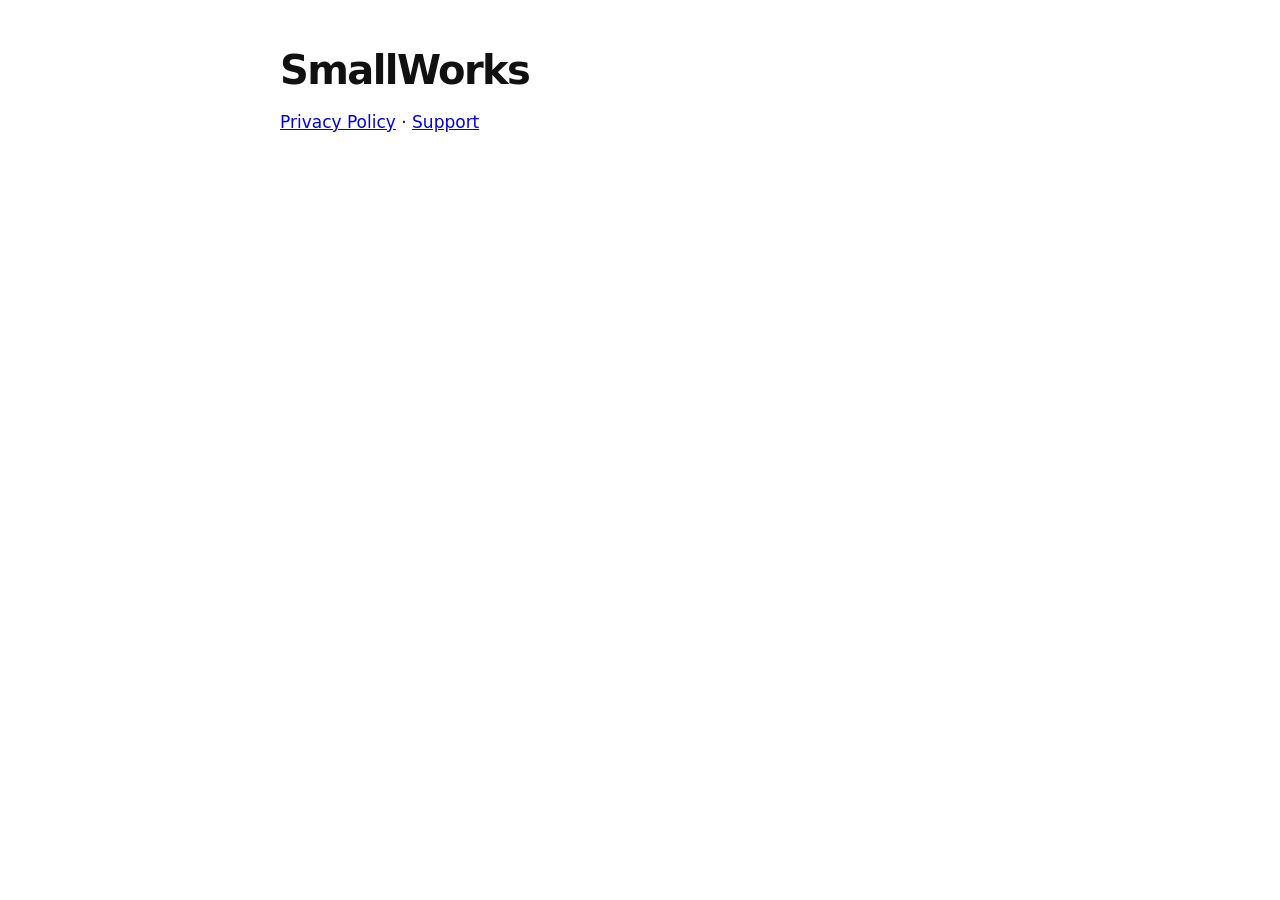
==== index.html @ 0c67b877 "Add SmallWorks privacy and support pages" ====
<!DOCTYPE html><html lang="en"><head><meta charset="utf-8"><meta name="viewport" content="width=device-width,initial-scale=1"><title>SmallWorks</title><link rel="stylesheet" href="style.css"></head><body>
<h1>SmallWorks</h1>
<p><a href="privacy.html">Privacy Policy</a> · <a href="support.html">Support</a></p>
</body></html>
---- style.css ----
:root{color-scheme:light dark}body{font:17px/1.6 -apple-system,"SF Pro Text",system-ui,sans-serif;max-width:720px;margin:0 auto;padding:48px 22px 96px;color:#111;background:#fff}
@media(prefers-color-scheme:dark){body{color:#eee;background:#0b0b0f}a{color:#7DBBFF}}
h1{font-size:40px;letter-spacing:-.04em;line-height:1.1;margin:0 0 8px}h2{font-size:22px;letter-spacing:-.02em;margin:40px 0 8px}small{color:#8a8a93}
li{margin:6px 0}code{background:rgba(127,127,127,.18);padding:1px 6px;border-radius:6px}
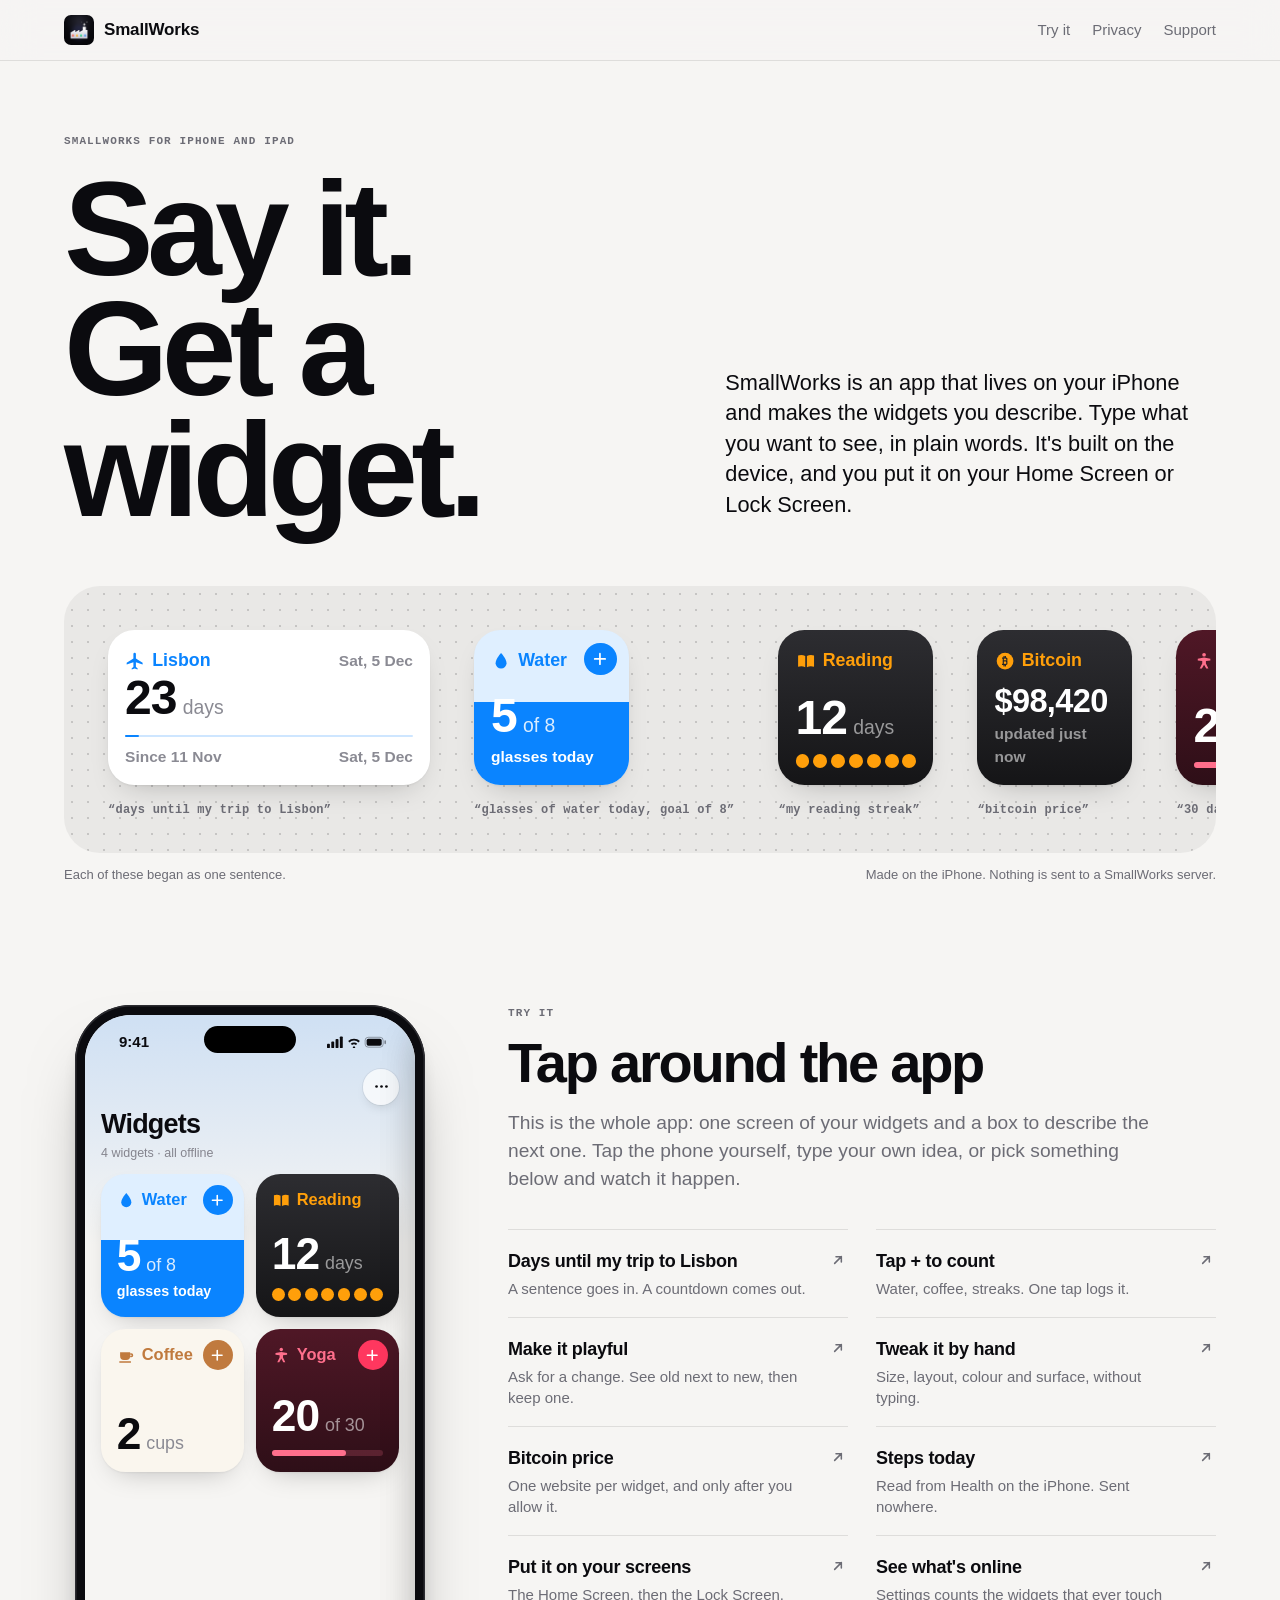
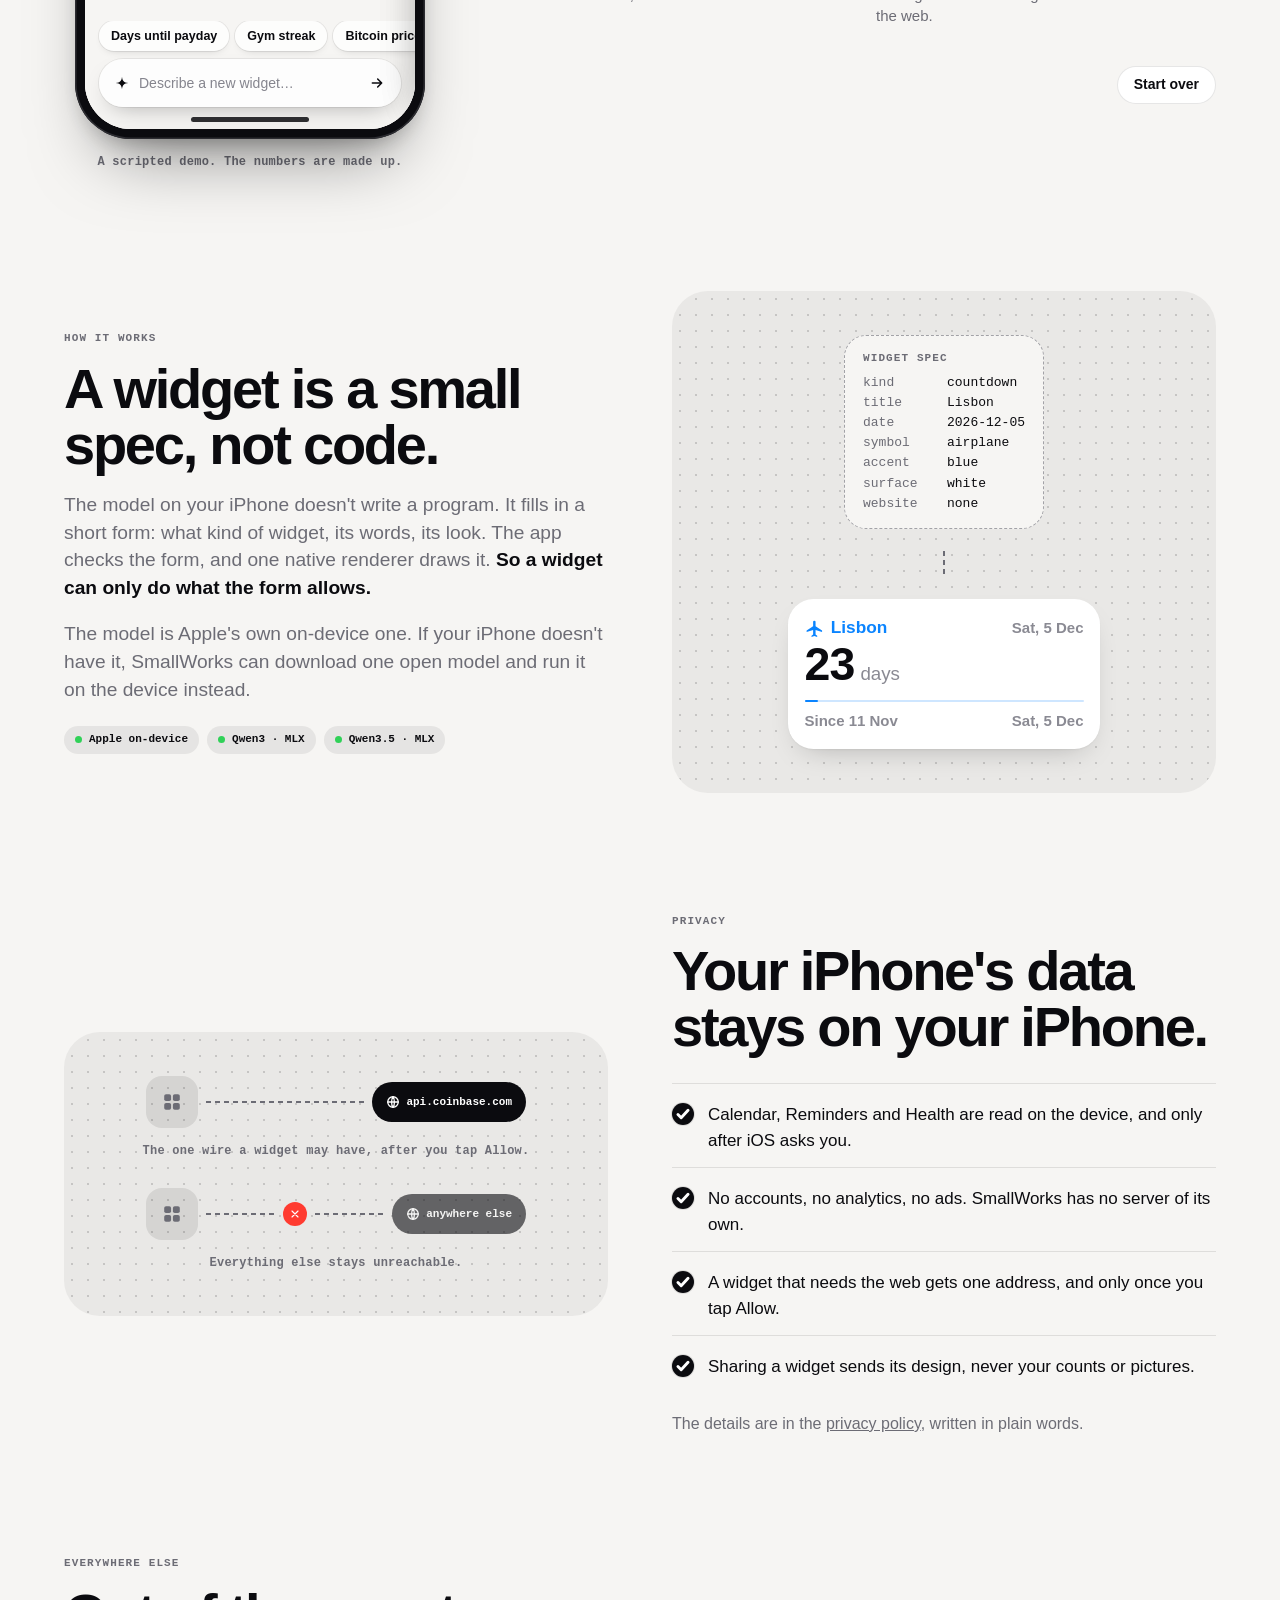
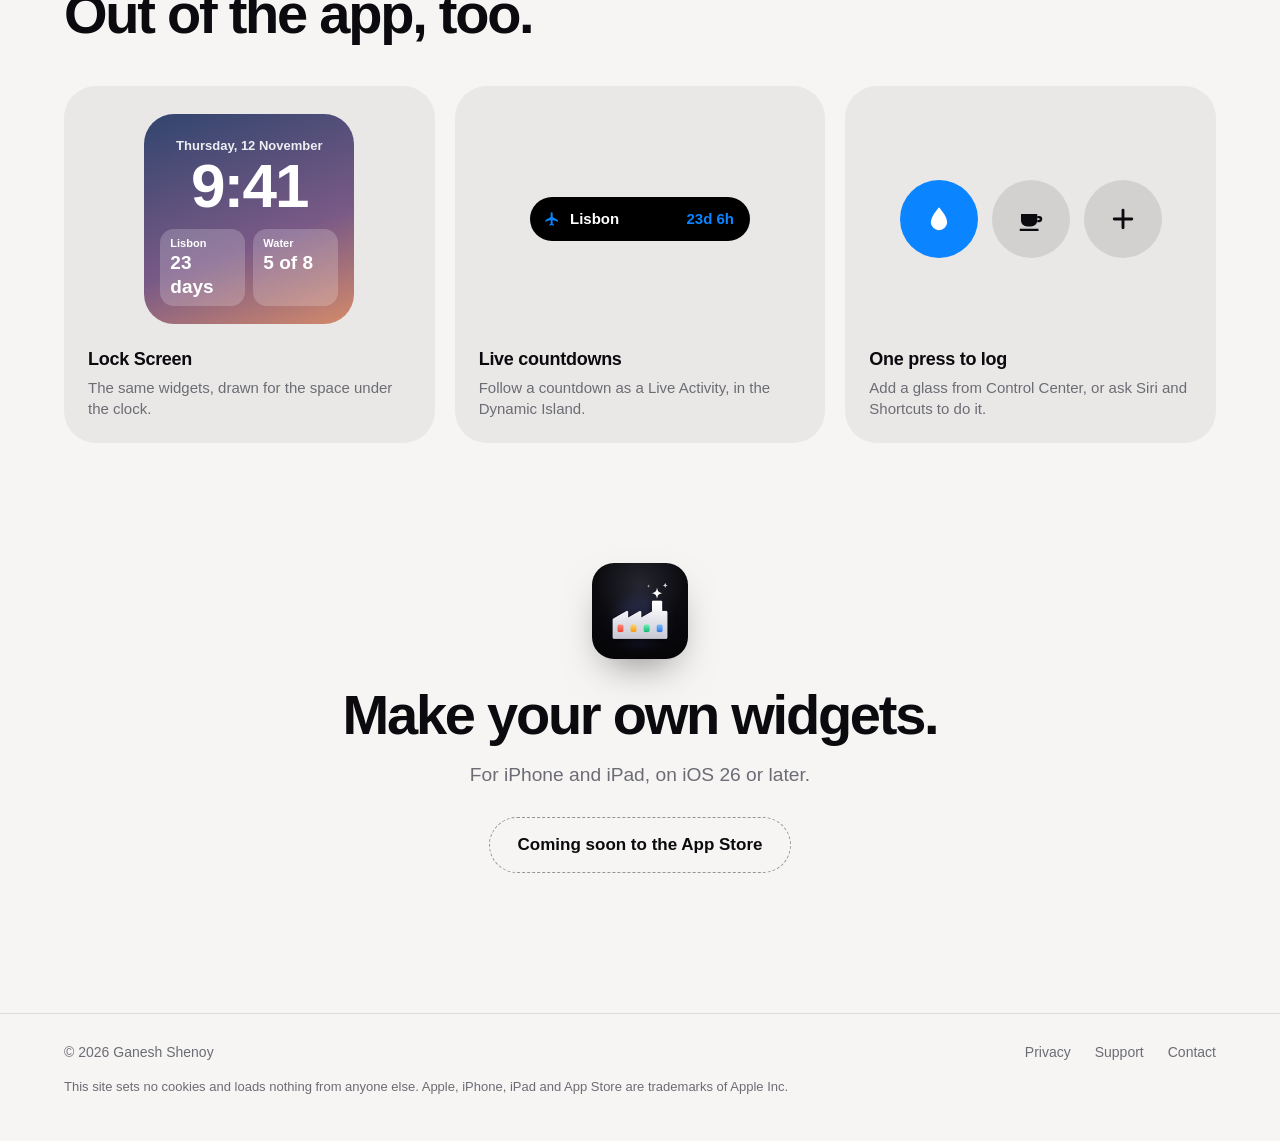
==== commit 2c72cb46: "Add SmallWorks home page with interactive demo Replace the bare privacy and support pages with a ful" ====
--- a/index.html
+++ b/index.html
@@ -1,4 +1,268 @@
-<!DOCTYPE html><html lang="en"><head><meta charset="utf-8"><meta name="viewport" content="width=device-width,initial-scale=1"><title>SmallWorks</title><link rel="stylesheet" href="style.css"></head><body>
-<h1>SmallWorks</h1>
-<p><a href="privacy.html">Privacy Policy</a> · <a href="support.html">Support</a></p>
-</body></html>
+<!DOCTYPE html>
+<html lang="en">
+<head>
+<meta charset="utf-8">
+<meta name="viewport" content="width=device-width, initial-scale=1">
+<title>SmallWorks: say it, get a widget</title>
+<meta name="description" content="SmallWorks is an iPhone app that makes the widgets you describe. Type what you want in plain words. It's built on your iPhone and goes on your Home Screen or Lock Screen.">
+<meta property="og:title" content="SmallWorks: say it, get a widget">
+<meta property="og:description" content="Describe a widget in plain words. SmallWorks builds it on your iPhone.">
+<meta property="og:image" content="assets/og.jpg">
+<meta name="twitter:card" content="summary_large_image">
+<meta name="theme-color" content="#f6f5f3" media="(prefers-color-scheme: light)">
+<meta name="theme-color" content="#050506" media="(prefers-color-scheme: dark)">
+<link rel="icon" href="assets/icon-64.png">
+<link rel="apple-touch-icon" href="assets/icon-180.png">
+<link rel="stylesheet" href="styles.css">
+</head>
+<body>
+
+<header class="nav">
+  <div class="wrap">
+    <a class="brand" href="./"><img src="assets/icon-64.png" alt="" width="30" height="30">SmallWorks</a>
+    <nav aria-label="Site">
+      <a href="#try">Try it</a>
+      <a href="privacy.html">Privacy</a>
+      <a href="support.html">Support</a>
+    </nav>
+  </div>
+</header>
+
+<main>
+  <div class="hero wrap">
+    <div class="label">SmallWorks for iPhone and iPad</div>
+    <div class="hero-grid">
+      <h1>Say it.<br>Get a widget.</h1>
+      <p class="lede">SmallWorks is an app that lives on your iPhone and makes the widgets you describe. Type what you want to see, in plain words. It's built on the device, and you put it on your Home Screen or Lock Screen.</p>
+    </div>
+    <div class="belt" id="belt" aria-label="Example widgets, each shown with the sentence that made it">
+      <div class="belt-track" id="belt-track"></div>
+    </div>
+    <div class="belt-notes">
+      <span>Each of these began as one sentence.</span>
+      <span>Made on the iPhone. Nothing is sent to a SmallWorks server.</span>
+    </div>
+  </div>
+
+  <section class="wrap" id="try">
+    <div class="try">
+      <div class="try-phone">
+        <div class="phone" id="phone">
+          <div class="screen" id="screen">
+            <div class="island-hw"></div>
+            <div class="status" aria-hidden="true">
+              <span>9:41</span>
+              <svg viewBox="0 0 70 14" fill="currentColor"><rect x="0" y="9" width="3.4" height="5" rx="1"/><rect x="5" y="6.5" width="3.4" height="7.500" rx="1"/><rect x="10" y="3.500" width="3.400" height="10.500" rx="1"/><rect x="15" y="0.500" width="3.400" height="13.500" rx="1"/><path d="M31.500 3.200c2.600 0 5 1 6.800 2.700l-1.500 1.600a7.700 7.700 0 0 0-10.600 0l-1.500-1.600a9.900 9.900 0 0 1 6.800-2.700zm0 4.300c1.500 0 2.800.6 3.800 1.500l-1.500 1.600a3.400 3.400 0 0 0-4.600 0L27.700 9a5.600 5.600 0 0 1 3.800-1.500zm0 4.200 1.600 1.800-1.600 1.700-1.600-1.700z"/><rect x="44.500" y="1.500" width="21" height="11.500" rx="3.500" fill="none" stroke="currentColor" opacity=".4"/><rect x="46.200" y="3.200" width="17.600" height="8.100" rx="2"/><rect x="67" y="5" width="1.800" height="4.500" rx=".9" opacity=".45"/></svg>
+            </div>
+
+            <!-- Widgets (the app's one screen) -->
+            <div class="scr on" id="s-home">
+              <div class="scroll" id="home-scroll">
+                <div class="home-top"><button class="round-btn" data-act="settings" aria-label="Settings"><svg data-i="dots"></svg></button></div>
+                <h3 class="ph-title">Widgets</h3>
+                <p class="ph-sub" id="home-count"></p>
+                <div class="grid" id="grid"></div>
+              </div>
+              <div class="bottom">
+                <div class="chips" id="home-chips"></div>
+                <button class="composer" data-act="make" aria-label="Describe a new widget">
+                  <svg data-i="sparkle"></svg><span id="home-hint">Describe a new widget…</span><i><svg data-i="right"></svg></i>
+                </button>
+              </div>
+            </div>
+
+            <!-- Widget detail -->
+            <div class="scr push" id="s-detail">
+              <div class="navbar">
+                <button class="round-btn" data-act="back" aria-label="Back"><svg data-i="back"></svg></button>
+                <span id="d-title"></span>
+                <span class="round-btn" aria-hidden="true"><svg data-i="dots"></svg></span>
+              </div>
+              <div class="detail-scroll" id="d-scroll">
+                <div class="stage" id="d-stage"></div>
+                <div class="seg" id="d-size" role="group" aria-label="Size">
+                  <button data-size="small">Small</button><button data-size="medium">Medium</button><button data-size="large">Large</button>
+                </div>
+                <p class="ph-label">Layout</p>
+                <div class="layouts" id="d-layouts"></div>
+                <p class="ph-label">Colour</p>
+                <div class="swatches" id="d-swatches"></div>
+                <div class="rows">
+                  <button data-act="look"><i><svg data-i="brush"></svg></i>Look<em id="d-look"></em><svg class="chev" data-i="chev"></svg></button>
+                  <button data-act="screens"><i><svg data-i="grid"></svg></i>On your screens<em>Show me</em><svg class="chev" data-i="chev"></svg></button>
+                  <div><i><svg data-i="lock"></svg></i>Data<em id="d-data"></em></div>
+                </div>
+              </div>
+              <div class="bottom">
+                <div class="working" id="d-working" hidden><svg data-i="sparkle"></svg>Working on this iPhone…</div>
+                <div class="chips" id="d-chips">
+                  <button class="ph-chip" data-change="calm">Make it calmer</button>
+                  <button class="ph-chip" data-change="dark">Dark version</button>
+                  <button class="ph-chip" data-change="playful">Make it playful</button>
+                </div>
+                <form class="composer" id="d-form">
+                  <svg data-i="sparkle"></svg><input id="d-input" placeholder="Describe a change…" aria-label="Describe a change" autocomplete="off" enterkeyhint="send">
+                  <button class="send" aria-label="Send" style="width:34px;height:34px;border-radius:50%;display:grid;place-items:center;flex:none"><svg data-i="up" style="width:16px;height:16px"></svg></button>
+                </form>
+              </div>
+              <div class="compare" id="compare">
+                <h3 class="sheet-h">Keep the<br>new one?</h3>
+                <p class="sheet-p">Nothing changes until you say so.</p>
+                <div class="stage">
+                  <figure><div id="c-old"></div><figcaption>Before</figcaption></figure>
+                  <figure><div id="c-new"></div><figcaption>After</figcaption></figure>
+                </div>
+                <div class="spacer"></div>
+                <button class="ink-btn" data-act="keep-change">Keep</button>
+                <button class="text-btn" data-act="drop-change">Discard</button>
+              </div>
+            </div>
+
+            <!-- Settings -->
+            <div class="scr push" id="s-settings">
+              <div class="navbar" style="padding-bottom:0"><button class="round-btn" data-act="back" aria-label="Back"><svg data-i="back"></svg></button></div>
+              <div class="detail-scroll" style="padding-bottom:30px">
+                <h3 class="ph-title">Settings</h3>
+                <div class="phone-card" id="set-card"></div>
+                <p class="set-label">Brain</p>
+                <div class="rows plain"><div>Default<em>Apple on-device</em></div><div>Models<em></em><svg class="chev" data-i="chev"></svg></div></div>
+                <p class="set-label">Privacy</p>
+                <div class="rows plain"><div>Connections<em id="set-sources"></em><svg class="chev" data-i="chev"></svg></div></div>
+                <p class="set-label">Data</p>
+                <div class="rows plain"><div class="danger">Delete all my data</div></div>
+                <p class="set-label">About</p>
+                <div class="rows plain"><div>Version<em>1.0</em></div></div>
+              </div>
+            </div>
+
+            <!-- Home Screen and Lock Screen -->
+            <div class="scr fade" id="s-spring" data-mode="home">
+              <div class="sb"><div class="sb-grid" id="sb-grid"></div><div class="sb-dock"><div class="app"></div><div class="app"></div><div class="app"></div><div class="app"></div></div></div>
+              <div class="ls"><div class="d">Thursday, 12 November</div><div class="t">9:41</div><div class="acc" id="ls-acc"></div></div>
+              <div class="sb-foot">
+                <button data-mode="home" aria-pressed="true">Home Screen</button>
+                <button data-mode="lock" aria-pressed="false">Lock Screen</button>
+                <button data-act="back">Back to app</button>
+              </div>
+            </div>
+
+            <!-- Make sheet -->
+            <div class="sheet" id="sheet" aria-hidden="true">
+              <div class="sheet-bar">
+                <button class="round-btn" data-act="close" aria-label="Close"><svg data-i="x"></svg></button>
+                <button class="round-btn inked" data-act="send" id="sheet-send" aria-label="Make it"><svg data-i="up"></svg></button>
+              </div>
+              <div class="sheet-body" id="sheet-body"></div>
+            </div>
+
+            <div class="tapdot" id="tapdot"></div>
+            <div class="home-ind"></div>
+          </div>
+        </div>
+        <p class="try-note mono">A scripted demo. The numbers are made up.</p>
+      </div>
+
+      <div class="try-copy">
+        <div class="intro">
+          <div class="label">Try it</div>
+          <h2 style="margin-top:14px">Tap around the app</h2>
+          <p class="body">This is the whole app: one screen of your widgets and a box to describe the next one. Tap the phone yourself, type your own idea, or pick something below and watch it happen.</p>
+        </div>
+        <div class="list">
+          <ul class="scenes" id="scenes"></ul>
+          <div class="try-foot"><button class="pill" id="restart">Start over</button></div>
+        </div>
+      </div>
+    </div>
+  </section>
+
+  <section class="wrap">
+    <div class="split">
+      <div>
+        <div class="label">How it works</div>
+        <h2 style="margin-top:14px">A widget is a small spec, not code.</h2>
+        <p class="body">The model on your iPhone doesn't write a program. It fills in a short form: what kind of widget, its words, its look. The app checks the form, and one native renderer draws it. <b>So a widget can only do what the form allows.</b></p>
+        <p class="body">The model is Apple's own on-device one. If your iPhone doesn't have it, SmallWorks can download one open model and run it on the device instead.</p>
+        <div class="brains"><span class="chip-brain">Apple on-device</span><span class="chip-brain">Qwen3 · MLX</span><span class="chip-brain">Qwen3.5 · MLX</span></div>
+      </div>
+      <div class="bench" style="--gap:12px">
+        <div class="spec" aria-label="An example widget spec">
+          <span class="label">Widget spec</span>
+          <div><span class="k">kind</span>countdown</div>
+          <div><span class="k">title</span>Lisbon</div>
+          <div><span class="k">date</span>2026-12-05</div>
+          <div><span class="k">symbol</span>airplane</div>
+          <div><span class="k">accent</span>blue</div>
+          <div><span class="k">surface</span>white</div>
+          <div><span class="k">website</span>none</div>
+        </div>
+        <div class="arrow-down" aria-hidden="true"></div>
+        <div id="spec-widget"></div>
+      </div>
+    </div>
+  </section>
+
+  <section class="wrap">
+    <div class="split">
+      <div class="bench">
+        <div class="wire"><div class="wire-box"><svg data-i="grid"></svg></div><div class="wire-line"></div><div class="wire-host"><svg data-i="globe"></svg>api.coinbase.com</div></div>
+        <p class="wire-cap mono">The one wire a widget may have, after you tap Allow.</p>
+        <div class="wire"><div class="wire-box"><svg data-i="grid"></svg></div><div class="wire-line"></div><div class="wire-x"><svg data-i="x"></svg></div><div class="wire-line"></div><div class="wire-host" style="opacity:.6"><svg data-i="globe"></svg>anywhere else</div></div>
+        <p class="wire-cap mono" style="margin-bottom:0">Everything else stays unreachable.</p>
+      </div>
+      <div>
+        <div class="label">Privacy</div>
+        <h2 style="margin-top:14px">Your iPhone's data stays on your iPhone.</h2>
+        <ul class="promises">
+          <li>Calendar, Reminders and Health are read on the device, and only after iOS asks you.</li>
+          <li>No accounts, no analytics, no ads. SmallWorks has no server of its own.</li>
+          <li>A widget that needs the web gets one address, and only once you tap Allow.</li>
+          <li>Sharing a widget sends its design, never your counts or pictures.</li>
+        </ul>
+        <p class="body" style="font-size:16px">The details are in the <a href="privacy.html">privacy policy</a>, written in plain words.</p>
+      </div>
+    </div>
+  </section>
+
+  <section class="wrap">
+    <div class="label">Everywhere else</div>
+    <h2 style="margin-top:14px">Out of the app, too.</h2>
+    <div class="cards">
+      <div class="card">
+        <div class="card-art"><div class="lock-mini"><div class="d">Thursday, 12 November</div><div class="t">9:41</div><div class="acc"><div>Lisbon<b>23 days</b></div><div>Water<b>5 of 8</b></div></div></div></div>
+        <h3>Lock Screen</h3><p>The same widgets, drawn for the space under the clock.</p>
+      </div>
+      <div class="card">
+        <div class="card-art"><div class="island"><svg data-i="plane"></svg><span>Lisbon</span><span>23d 6h</span></div></div>
+        <h3>Live countdowns</h3><p>Follow a countdown as a Live Activity, in the Dynamic Island.</p>
+      </div>
+      <div class="card">
+        <div class="card-art"><div class="controls"><div class="control on"><svg data-i="drop"></svg></div><div class="control"><svg data-i="cup"></svg></div><div class="control"><svg data-i="plus"></svg></div></div></div>
+        <h3>One press to log</h3><p>Add a glass from Control Center, or ask Siri and Shortcuts to do it.</p>
+      </div>
+    </div>
+  </section>
+
+  <section class="wrap cta">
+    <img src="assets/icon-180.png" alt="SmallWorks app icon" width="96" height="96">
+    <h2>Make your own widgets.</h2>
+    <p class="body">For iPhone and iPad, on iOS 26 or later.</p>
+    <!-- When the app is live, replace this span with:
+         <a class="btn" href="https://apps.apple.com/app/idYOUR_ID">Get SmallWorks on the App Store</a> -->
+    <span class="btn soon">Coming soon to the App Store</span>
+  </section>
+</main>
+
+<footer>
+  <div class="wrap">
+    <span class="grow">© 2026 Ganesh Shenoy</span>
+    <a href="privacy.html">Privacy</a>
+    <a href="support.html">Support</a>
+    <a href="mailto:ganeshshenoys@gmail.com">Contact</a>
+  </div>
+  <p class="fine">This site sets no cookies and loads nothing from anyone else. Apple, iPhone, iPad and App Store are trademarks of Apple Inc.</p>
+</footer>
+
+<script src="demo.js"></script>
+</body>
+</html>
--- a/styles.css
+++ b/styles.css
@@ -0,0 +1,457 @@
+/* SmallWorks site. Ink, paper and glass, like the app: colour comes from the widgets. */
+:root {
+  color-scheme: light dark;
+  --paper: #f6f5f3;
+  --ink: #0b0b0f;
+  --card: #ffffff;
+  --quiet: #6c6c75;
+  --line: rgba(11, 11, 15, 0.1);
+  --bench: #e9e8e6;
+  --dot: rgba(11, 11, 15, 0.16);
+  --sans: -apple-system, BlinkMacSystemFont, "SF Pro Display", "Inter", "Segoe UI", Roboto, "Helvetica Neue", Arial, sans-serif;
+  --round: ui-rounded, "SF Pro Rounded", -apple-system, BlinkMacSystemFont, "Inter", "Segoe UI", Roboto, sans-serif;
+  --mono: ui-monospace, "SF Mono", SFMono-Regular, Menlo, Consolas, monospace;
+  --serif: ui-serif, "New York", Georgia, "Times New Roman", serif;
+  --ease-out: cubic-bezier(0.22, 1, 0.36, 1);
+}
+@media (prefers-color-scheme: dark) {
+  :root {
+    --paper: #050506;
+    --ink: #f3f2ef;
+    --card: #19191c;
+    --quiet: #9a9aa3;
+    --line: rgba(255, 255, 255, 0.12);
+    --bench: #121214;
+    --dot: rgba(255, 255, 255, 0.16);
+  }
+}
+
+* { box-sizing: border-box; }
+[hidden] { display: none !important; }
+html { -webkit-text-size-adjust: 100%; scroll-behavior: smooth; scroll-padding-top: 76px; }
+body {
+  margin: 0;
+  background: var(--paper);
+  color: var(--ink);
+  font: 17px/1.5 var(--sans);
+  -webkit-font-smoothing: antialiased;
+}
+a { color: inherit; }
+button { font: inherit; color: inherit; background: none; border: 0; padding: 0; cursor: pointer; -webkit-tap-highlight-color: transparent; }
+svg { display: block; }
+:focus-visible { outline: 2px solid #0a84ff; outline-offset: 3px; border-radius: 6px; }
+
+.wrap { max-width: 1200px; margin: 0 auto; padding-inline: 24px; }
+.mono { font-family: var(--mono); font-size: 12px; font-weight: 600; letter-spacing: 0.02em; }
+.label { font-family: var(--mono); font-size: 11px; font-weight: 700; letter-spacing: 0.1em; text-transform: uppercase; color: var(--quiet); }
+.quiet { color: var(--quiet); }
+
+/* Nav */
+.nav {
+  position: sticky; top: 0; z-index: 50;
+  background: color-mix(in srgb, var(--paper) 82%, transparent);
+  backdrop-filter: saturate(1.4) blur(18px); -webkit-backdrop-filter: saturate(1.4) blur(18px);
+  border-bottom: 1px solid var(--line);
+}
+.nav .wrap { display: flex; align-items: center; height: 60px; gap: 24px; }
+.brand { display: flex; align-items: center; gap: 10px; font-weight: 700; letter-spacing: -0.01em; text-decoration: none; }
+.brand img { width: 30px; height: 30px; border-radius: 7px; }
+.nav nav { margin-left: auto; display: flex; gap: 22px; font-size: 15px; }
+.nav nav a { white-space: nowrap; text-decoration: none; color: var(--quiet); padding: 8px 0; }
+.nav nav a:hover, .nav nav a[aria-current] { color: var(--ink); }
+
+/* Hero */
+.hero { padding-top: 72px; }
+.hero-grid { display: grid; grid-template-columns: 1.25fr 1fr; gap: 48px; align-items: end; margin-top: 18px; }
+h1 {
+  margin: 0; font-size: clamp(58px, 10.5vw, 136px); font-weight: 800;
+  letter-spacing: -0.05em; line-height: 0.9; text-wrap: balance;
+}
+.lede { margin: 0 0 10px; font-size: clamp(18px, 1.7vw, 22px); line-height: 1.4; max-width: 30em; text-wrap: pretty; }
+
+.belt {
+  margin-top: 56px; border-radius: 36px; overflow: hidden; position: relative;
+  background-color: var(--bench);
+  background-image: radial-gradient(var(--dot) 1.1px, transparent 1.4px);
+  background-size: 16px 16px;
+  padding: 44px 0 34px;
+}
+.belt-track { display: flex; gap: 44px; width: max-content; animation: belt 70s linear infinite; padding-left: 44px; }
+.belt:hover .belt-track { animation-play-state: paused; }
+@keyframes belt { to { transform: translateX(-50%); } }
+.belt-item { display: flex; flex-direction: column; gap: 16px; align-items: flex-start; }
+.belt-item .mono { color: var(--quiet); white-space: nowrap; }
+.belt-item .mono::before { content: "“"; }
+.belt-item .mono::after { content: "”"; }
+.belt-notes { display: flex; justify-content: space-between; gap: 16px; margin-top: 12px; color: var(--quiet); font-size: 13px; }
+
+/* Sections */
+section { padding-top: 120px; }
+h2 { margin: 0; font-size: clamp(34px, 4.6vw, 56px); font-weight: 800; letter-spacing: -0.04em; line-height: 1; text-wrap: balance; }
+.body { font-size: clamp(17px, 1.5vw, 20px); line-height: 1.45; color: var(--quiet); max-width: 34em; margin: 18px 0 0; text-wrap: pretty; }
+.body b { color: var(--ink); font-weight: 600; }
+
+/* Try it */
+.try { display: grid; grid-template-columns: 372px 1fr; gap: 72px; align-items: start; }
+.try-phone { position: sticky; top: 84px; }
+.try-note { margin: 14px 0 0; text-align: center; color: var(--quiet); }
+.scenes { list-style: none; margin: 36px 0 0; padding: 0; display: grid; grid-template-columns: 1fr 1fr; column-gap: 28px; }
+.scenes button {
+  width: 100%; text-align: left; padding: 18px 30px 18px 0; position: relative;
+  border-top: 1px solid var(--line); display: block;
+}
+.scenes b { display: block; font-size: 18px; font-weight: 700; letter-spacing: -0.015em; }
+.scenes span { display: block; color: var(--quiet); font-size: 15px; line-height: 1.4; margin-top: 3px; }
+.scenes svg { position: absolute; right: 2px; top: 22px; width: 16px; height: 16px; color: var(--quiet); transition: transform 0.2s var(--ease-out), color 0.2s; }
+.scenes button:hover svg, .scenes button.playing svg { transform: translate(2px, -2px); color: var(--ink); }
+.scenes button.playing b::after {
+  content: ""; display: inline-block; width: 7px; height: 7px; border-radius: 50%; background: #30d158;
+  margin-left: 8px; vertical-align: middle; animation: blink 1s ease-in-out infinite;
+}
+@keyframes blink { 50% { opacity: 0.25; } }
+.pill {
+  display: inline-flex; align-items: center; height: 38px; padding: 0 16px; border-radius: 99px;
+  border: 1px solid var(--line); font-size: 14px; font-weight: 600; background: var(--card);
+}
+.try-foot { display: flex; justify-content: flex-end; margin-top: 22px; }
+
+/* Spec */
+.split { display: grid; grid-template-columns: 1fr 1fr; gap: 64px; align-items: center; }
+.bench {
+  border-radius: 36px; padding: 44px 28px;
+  background-color: var(--bench);
+  background-image: radial-gradient(var(--dot) 1.1px, transparent 1.4px);
+  background-size: 16px 16px;
+  display: flex; flex-direction: column; align-items: center; gap: 22px;
+}
+.spec {
+  font-family: var(--mono); font-size: 13px; font-weight: 500; line-height: 1.55;
+  border: 1.5px dashed color-mix(in srgb, var(--quiet) 60%, transparent); border-radius: 22px;
+  padding: 14px 18px; background: var(--paper);
+}
+.spec .label { display: block; margin-bottom: 6px; }
+.spec div { display: flex; }
+.spec dt, .spec .k { width: 84px; color: var(--quiet); flex: none; }
+.arrow-down { width: 2px; height: 26px; background: repeating-linear-gradient(var(--quiet) 0 5px, transparent 5px 9px); }
+.chip-brain {
+  display: inline-flex; align-items: center; gap: 7px; height: 28px; padding: 0 11px; border-radius: 99px;
+  background: color-mix(in srgb, var(--ink) 7%, transparent); font-family: var(--mono); font-size: 11px; font-weight: 700;
+}
+.chip-brain::before { content: ""; width: 7px; height: 7px; border-radius: 50%; background: #30d158; }
+.brains { display: flex; flex-wrap: wrap; gap: 8px; margin-top: 22px; }
+
+/* Promises */
+.promises { list-style: none; padding: 0; margin: 28px 0 0; }
+.promises li { display: flex; gap: 14px; align-items: baseline; padding: 14px 0; border-top: 1px solid var(--line); font-size: 17px; }
+.promises li::before {
+  content: ""; flex: none; width: 22px; height: 22px; border-radius: 50%; background-color: #0b0b0f; transform: translateY(5px);
+  box-shadow: 0 0 0 1px var(--line);
+  background-image: url("data:image/svg+xml,%3Csvg xmlns='http://www.w3.org/2000/svg' viewBox='0 0 24 24' fill='none' stroke='%23fff' stroke-width='3.2' stroke-linecap='round' stroke-linejoin='round'%3E%3Cpath d='M6.5 12.5l3.5 3.5 7.5-8'/%3E%3C/svg%3E");
+  background-size: 100%;
+}
+.wire { display: flex; align-items: center; gap: 8px; width: 100%; max-width: 380px; }
+.wire-box { width: 52px; height: 52px; border-radius: 16px; background: color-mix(in srgb, var(--ink) 9%, transparent); display: grid; place-items: center; color: var(--quiet); flex: none; }
+.wire-box svg { width: 22px; height: 22px; }
+.wire-line { flex: 1; height: 2px; background: repeating-linear-gradient(90deg, var(--quiet) 0 5px, transparent 5px 9px); min-width: 16px; }
+.wire-host { display: inline-flex; align-items: center; gap: 6px; height: 40px; padding: 0 14px; border-radius: 99px; background: #0b0b0f; color: #fff; font-family: var(--mono); font-size: 11px; font-weight: 700; flex: none; }
+.wire-host svg { width: 14px; height: 14px; }
+.wire-x { width: 24px; height: 24px; border-radius: 50%; background: #ff3b30; color: #fff; display: grid; place-items: center; flex: none; }
+.wire-x svg { width: 12px; height: 12px; }
+.wire-cap { color: var(--quiet); margin: -8px 0 6px; text-align: center; }
+
+/* Everywhere cards */
+.cards { display: grid; grid-template-columns: repeat(3, 1fr); gap: 20px; margin-top: 44px; }
+.card { border-radius: 32px; background: var(--bench); padding: 28px 24px 24px; display: flex; flex-direction: column; min-height: 330px; }
+.card-art { flex: 1; display: grid; place-items: center; padding-bottom: 22px; }
+.card h3 { margin: 0; font-size: 18px; font-weight: 700; letter-spacing: -0.015em; }
+.card p { margin: 4px 0 0; color: var(--quiet); font-size: 15px; line-height: 1.4; }
+.lock-mini { width: 210px; border-radius: 30px; padding: 22px 16px 18px; color: #fff; text-align: center; background: linear-gradient(160deg, #31456e, #7a5a86 60%, #d48a6a); font-family: var(--round); }
+.lock-mini .d { font-size: 13px; font-weight: 600; opacity: 0.9; }
+.lock-mini .t { font-size: 62px; font-weight: 700; line-height: 1; letter-spacing: -0.03em; }
+.acc { margin-top: 12px; display: flex; gap: 8px; text-align: left; }
+.acc > div { flex: 1; border-radius: 14px; background: rgba(255, 255, 255, 0.2); padding: 8px 10px; font-size: 11px; font-weight: 700; line-height: 1.25; }
+.acc b { display: block; font-size: 19px; font-weight: 700; }
+.island { display: flex; align-items: center; gap: 10px; background: #000; color: #fff; border-radius: 99px; height: 44px; padding: 0 16px 0 14px; font-family: var(--round); font-weight: 700; font-size: 15px; min-width: 220px; }
+.island svg { width: 16px; height: 16px; color: #0a84ff; }
+.island span:last-child { margin-left: auto; color: #0a84ff; font-variant-numeric: tabular-nums; }
+.controls { display: flex; gap: 14px; }
+.control { width: 78px; height: 78px; border-radius: 50%; background: color-mix(in srgb, var(--ink) 10%, transparent); display: grid; place-items: center; }
+.control svg { width: 30px; height: 30px; }
+.control.on { background: #0a84ff; color: #fff; }
+
+/* CTA + footer */
+.cta { text-align: center; padding-bottom: 20px; }
+.cta img { width: 96px; height: 96px; border-radius: 22px; box-shadow: 0 18px 40px -16px rgba(0, 0, 0, 0.5); margin: 0 auto 28px; display: block; }
+.cta .body { margin-left: auto; margin-right: auto; }
+.btn { display: inline-flex; align-items: center; justify-content: center; height: 56px; padding: 0 28px; border-radius: 99px; background: var(--ink); color: var(--paper); font-weight: 700; text-decoration: none; margin-top: 28px; }
+.btn.soon { background: transparent; color: var(--ink); border: 1.5px dashed color-mix(in srgb, var(--quiet) 70%, transparent); }
+footer { margin-top: 120px; border-top: 1px solid var(--line); padding: 28px 0 44px; font-size: 14px; color: var(--quiet); }
+footer .wrap { display: flex; flex-wrap: wrap; gap: 10px 24px; }
+footer a { text-decoration: none; }
+footer a:hover { color: var(--ink); }
+footer .grow { margin-right: auto; }
+.fine { max-width: 1200px; margin: 14px auto 0; padding: 0 24px; font-size: 13px; }
+
+/* Text pages */
+.doc { max-width: 720px; margin: 0 auto; padding: 72px 24px 0; }
+.doc h1 { font-size: clamp(42px, 7vw, 68px); line-height: 0.95; }
+.doc h2 { font-size: 24px; letter-spacing: -0.025em; line-height: 1.15; margin: 48px 0 10px; }
+.doc p, .doc li { line-height: 1.6; }
+.doc li { margin: 6px 0; }
+.doc ul { padding-left: 22px; }
+.doc a { text-underline-offset: 3px; }
+.doc .updated { display: block; margin-top: 18px; }
+.doc .short { border: 1.5px dashed color-mix(in srgb, var(--quiet) 60%, transparent); border-radius: 22px; padding: 6px 20px 10px; margin-top: 36px; }
+.doc .short h2 { margin-top: 14px; }
+.faq { border-top: 1px solid var(--line); padding: 18px 0; }
+.faq b { display: block; font-size: 18px; letter-spacing: -0.015em; margin-bottom: 4px; }
+.faq p { margin: 0; color: var(--quiet); }
+
+/* ---------- Widgets (sizes in --u so one widget draws at any scale) ---------- */
+.w {
+  --u: 1.4px; --a: #0a84ff; --bg: #fff; --fg: #0b0b0f; --mut: #8a8a93; --h: var(--a); --m: var(--a);
+  position: relative; flex: none; overflow: hidden; display: flex; flex-direction: column; text-align: left;
+  width: calc(var(--u) * 100); height: calc(var(--u) * 100);
+  border-radius: calc(var(--u) * 17); padding: calc(var(--u) * 11);
+  background: var(--bg); color: var(--fg); font-family: var(--round);
+  box-shadow: 0 1px 2px rgba(0, 0, 0, 0.05), 0 calc(var(--u) * 8) calc(var(--u) * 20) calc(var(--u) * -10) rgba(0, 0, 0, 0.28);
+  transition: background 0.35s, width 0.4s var(--ease-out), height 0.4s var(--ease-out);
+}
+.w.sz-medium, .w.sz-large { width: calc(var(--u) * 200 + var(--gap, 12px)); }
+.w.sz-large { height: calc(var(--u) * 200 + var(--gap, 12px)); }
+.w { --cut: #fff; }
+.w.s-tinted { --bg: color-mix(in srgb, var(--a) 13%, #fff); --cut: color-mix(in srgb, var(--a) 13%, #fff); }
+.w.s-graphite { --cut: #232326; } .w.s-night { --cut: #1b1118; } .w.s-sky { --cut: var(--a); } .w.s-paper { --cut: #faf6ee; }
+.belt .w { --u: 1.55px; } .bench .w { --u: 1.5px; }
+@media (max-width: 620px) { .belt .w { --u: 1.3px; } .bench .w { --u: 1.2px; } }
+.w.s-paper { --bg: #faf6ee; }
+.w.s-graphite { --bg: linear-gradient(#2d2d31, #151517); --fg: #fff; --mut: rgba(255, 255, 255, 0.55); }
+.w.s-night { --bg: linear-gradient(color-mix(in srgb, var(--a) 26%, #120c12), color-mix(in srgb, var(--a) 14%, #0c080c)); --fg: #fff; --mut: rgba(255, 255, 255, 0.55); --h: color-mix(in srgb, var(--a) 72%, #fff); --m: color-mix(in srgb, var(--a) 72%, #fff); }
+.w.s-sky { --bg: linear-gradient(color-mix(in srgb, var(--a) 78%, #fff), var(--a)); --fg: #fff; --mut: rgba(255, 255, 255, 0.82); --h: #fff; --m: #fff; }
+.w-head { display: flex; align-items: center; gap: calc(var(--u) * 4.5); color: var(--h); font-weight: 700; font-size: calc(var(--u) * 11.5); position: relative; white-space: nowrap; }
+.w-head svg { width: calc(var(--u) * 13); height: calc(var(--u) * 13); flex: none; }
+.w-date { margin-left: auto; color: var(--mut); font-weight: 600; font-size: calc(var(--u) * 10); display: none; }
+.w-body { margin-top: auto; display: flex; align-items: baseline; gap: calc(var(--u) * 4); position: relative; }
+.w-num { font-size: calc(var(--u) * 31); font-weight: 600; letter-spacing: -0.02em; line-height: 1; font-variant-numeric: tabular-nums; }
+.w-num.long { font-size: calc(var(--u) * 21); }
+.w-unit { font-size: calc(var(--u) * 12.5); color: var(--mut); font-weight: 500; }
+.w-cap { font-size: calc(var(--u) * 10); font-weight: 600; color: var(--mut); margin-top: calc(var(--u) * 3); position: relative; }
+.w-bar { height: calc(var(--u) * 4); border-radius: 99px; background: color-mix(in srgb, var(--m) 20%, transparent); margin-top: calc(var(--u) * 8); position: relative; }
+.w-bar i { display: block; height: 100%; width: var(--p, 50%); background: var(--m); border-radius: inherit; transition: width 0.5s var(--ease-out); }
+.w-dots { display: flex; gap: calc(var(--u) * 2.5); margin-top: calc(var(--u) * 8); }
+.w-dots i { flex: 1; max-width: calc(var(--u) * 12); aspect-ratio: 1; border-radius: 50%; background: var(--m); }
+.w-dots i.off { opacity: 0.22; }
+.w-row { display: none; justify-content: space-between; margin-top: calc(var(--u) * 5); color: var(--mut); font-size: calc(var(--u) * 10); font-weight: 600; }
+.w.sz-medium .w-date, .w.sz-large .w-date { display: block; }
+.w.sz-medium .w-row, .w.sz-large .w-row { display: flex; }
+.w.sz-large .w-num { font-size: calc(var(--u) * 58); }
+.w.sz-large .w-unit { font-size: calc(var(--u) * 18); }
+.w-plus {
+  position: absolute; top: calc(var(--u) * 8); right: calc(var(--u) * 8); width: calc(var(--u) * 21); height: calc(var(--u) * 21);
+  border-radius: 50%; background: var(--a); color: #fff; display: grid; place-items: center; z-index: 2;
+  transition: transform 0.15s var(--ease-out);
+}
+.w.s-sky .w-plus { background: #fff; color: var(--a); }
+.w-plus svg { width: 55%; height: 55%; }
+.w-plus:active { transform: scale(0.88); }
+.w-fill { position: absolute; left: 0; right: 0; bottom: 0; height: var(--p, 50%); background: var(--a); transition: height 0.6s var(--ease-out); }
+.w.has-fill .w-body, .w.has-fill .w-cap { color: #fff; }
+.w.has-fill .w-unit { color: rgba(255, 255, 255, 0.85); }
+.w-note { margin-top: auto; font-family: var(--serif); font-size: calc(var(--u) * 13); line-height: 1.22; font-weight: 500; }
+.w.bump .w-num { animation: bump 0.32s var(--ease-out); }
+@keyframes bump { 40% { transform: translateY(calc(var(--u) * -3)) scale(1.08); } }
+
+/* ---------- Phone ---------- */
+.phone {
+  --paper: #f6f5f3; --ink: #0b0b0f; --card: #fff; --quiet: #85858e; --line: rgba(11, 11, 15, 0.09); --bench: #e6e5e3; --dot: rgba(11, 11, 15, 0.16);
+  width: 350px; height: 734px; margin: 0 auto; padding: 10px; border-radius: 56px; background: #0b0b0f;
+  box-shadow: 0 0 0 1.5px #2c2c31 inset, 0 40px 70px -30px rgba(0, 0, 0, 0.5), 0 12px 24px -12px rgba(0, 0, 0, 0.3);
+  position: relative; color: var(--ink); font: 14px/1.3 var(--sans); user-select: none; -webkit-user-select: none;
+}
+.screen { position: relative; width: 100%; height: 100%; border-radius: 46px; overflow: hidden; background: var(--paper); isolation: isolate; }
+.island-hw { position: absolute; top: 11px; left: 50%; width: 92px; height: 27px; margin-left: -46px; border-radius: 99px; background: #000; z-index: 40; }
+.status { position: absolute; top: 0; left: 0; right: 0; height: 50px; z-index: 39; display: flex; align-items: center; justify-content: space-between; padding: 4px 28px 0 34px; font-weight: 700; font-size: 15px; pointer-events: none; transition: color 0.3s; }
+.status svg { height: 12px; width: auto; }
+.screen.light-status .status { color: #fff; }
+
+.scr { position: absolute; inset: 0; background: var(--paper); display: flex; flex-direction: column; transition: transform 0.45s var(--ease-out), opacity 0.3s; }
+.scr.push { transform: translateX(102%); z-index: 10; box-shadow: -20px 0 40px -20px rgba(0, 0, 0, 0.2); }
+.scr.push.on { transform: none; }
+.scr.fade { opacity: 0; pointer-events: none; z-index: 20; }
+.scr.fade.on { opacity: 1; pointer-events: auto; }
+#s-home { background: linear-gradient(#cfe0f3 0, var(--paper) 230px); transition: transform 0.45s var(--ease-out), filter 0.45s, border-radius 0.45s; transform-origin: 50% 0; }
+.screen.sheet-open #s-home { transform: scale(0.94) translateY(12px); border-radius: 30px; filter: brightness(0.78); }
+.scroll { flex: 1; overflow-y: auto; overscroll-behavior: contain; scrollbar-width: none; padding: 54px 16px 0; }
+.scroll::-webkit-scrollbar { display: none; }
+
+.round-btn { width: 36px; height: 36px; border-radius: 50%; display: grid; place-items: center; background: rgba(255, 255, 255, 0.72); box-shadow: 0 0 0 1px rgba(11, 11, 15, 0.06), 0 6px 14px -8px rgba(0, 0, 0, 0.3); flex: none; transition: transform 0.15s var(--ease-out); }
+.round-btn svg { width: 17px; height: 17px; }
+.round-btn.inked { background: var(--ink); color: #fff; }
+.round-btn:active, .ph-chip:active, .ink-btn:active, .composer:active { transform: scale(0.96); }
+.ph-title { margin: 6px 0 0; font-size: 27px; font-weight: 800; letter-spacing: -0.03em; line-height: 1.02; }
+.ph-sub { margin: 7px 0 12px; font-size: 12.5px; color: var(--quiet); }
+.home-top { display: flex; justify-content: flex-end; }
+.grid { display: grid; grid-template-columns: 1fr 1fr; gap: 12px; padding-bottom: 150px; }
+.grid .w { --u: 1.43px; cursor: pointer; }
+.grid .w.sz-medium, .grid .w.sz-large { grid-column: span 2; }
+.grid .w.new { animation: pop 0.55s var(--ease-out); }
+@keyframes pop { from { transform: scale(0.6); opacity: 0; } }
+
+.bottom { position: absolute; left: 0; right: 0; bottom: 0; padding: 26px 0 22px; background: linear-gradient(transparent, var(--paper) 38%); z-index: 5; }
+.chips { display: flex; gap: 6px; overflow-x: auto; padding: 0 14px 8px; scrollbar-width: none; }
+.chips::-webkit-scrollbar { display: none; }
+.ph-chip { flex: none; height: 30px; padding: 0 12px; border-radius: 99px; font-size: 12.5px; font-weight: 600; background: rgba(255, 255, 255, 0.8); box-shadow: 0 0 0 1px rgba(11, 11, 15, 0.07), 0 4px 10px -6px rgba(0, 0, 0, 0.25); display: inline-flex; align-items: center; gap: 6px; transition: transform 0.15s var(--ease-out); white-space: nowrap; }
+.ph-chip svg { width: 13px; height: 13px; }
+.composer { display: flex; align-items: center; gap: 9px; margin: 0 14px; height: 48px; padding: 0 7px 0 15px; border-radius: 99px; background: rgba(255, 255, 255, 0.82); box-shadow: 0 0 0 1px rgba(11, 11, 15, 0.07), 0 10px 24px -12px rgba(0, 0, 0, 0.35); width: calc(100% - 28px); text-align: left; transition: transform 0.15s var(--ease-out); }
+.composer > svg { width: 16px; height: 16px; flex: none; }
+.composer span, .composer input { flex: 1; min-width: 0; color: var(--quiet); font-size: 14px; }
+.composer input { border: 0; background: none; outline: 0; font: inherit; color: var(--ink); font-size: 16px; transform: scale(0.875); transform-origin: 0 50%; }
+.composer input::placeholder { color: var(--quiet); }
+.composer i { width: 34px; height: 34px; border-radius: 50%; display: grid; place-items: center; flex: none; }
+.composer i svg { width: 16px; height: 16px; }
+.composer .send { background: var(--ink); color: #fff; }
+
+/* Sheet */
+.sheet { position: absolute; left: 0; right: 0; top: 46px; bottom: 0; z-index: 30; background: var(--paper); border-radius: 34px 34px 0 0; transform: translateY(105%); transition: transform 0.5s var(--ease-out); display: flex; flex-direction: column; box-shadow: 0 -10px 40px -10px rgba(0, 0, 0, 0.3); }
+.sheet.on { transform: none; }
+.sheet-bar { display: flex; justify-content: space-between; padding: 14px 16px 0; }
+.sheet-body { flex: 1; overflow-y: auto; padding: 22px 16px 24px; scrollbar-width: none; display: flex; flex-direction: column; }
+.sheet-body::-webkit-scrollbar { display: none; }
+.sheet-body > * { animation: rise 0.4s var(--ease-out) both; }
+@keyframes rise { from { opacity: 0; transform: translateY(8px); } }
+.ask-box { margin-top: 14px; min-height: 92px; border-radius: 24px; background: #fff; box-shadow: 0 0 0 1px rgba(11, 11, 15, 0.07), 0 10px 24px -14px rgba(0, 0, 0, 0.3); padding: 14px 16px; }
+.ask-box textarea { width: 100%; height: 64px; border: 0; outline: 0; resize: none; background: none; font: inherit; font-size: 16px; color: var(--ink); padding: 0; }
+.row-chips { display: flex; flex-wrap: wrap; gap: 6px; margin-top: 10px; }
+.brain { font-family: var(--mono); font-size: 10.5px; font-weight: 700; }
+.brain::before { content: ""; width: 6px; height: 6px; border-radius: 50%; background: #30d158; }
+.lockline { display: flex; gap: 6px; color: var(--quiet); font-size: 11px; margin: 12px 0 0; line-height: 1.35; }
+.lockline svg { width: 11px; height: 11px; flex: none; margin-top: 1px; }
+.ph-label { font-size: 10px; font-weight: 700; letter-spacing: 0.09em; text-transform: uppercase; color: var(--quiet); margin: 18px 0 0; }
+.stage { border-radius: 26px; background-color: var(--bench); background-image: radial-gradient(var(--dot) 1px, transparent 1.3px); background-size: 14px 14px; display: grid; place-items: center; min-height: 196px; padding: 20px 10px; position: relative; --gap: 0px; }
+.stage .w { --u: 1.5px; }
+.stage .w.sz-medium { --u: 1.25px; }
+.stage .w.sz-large { --u: 0.78px; }
+.ghost { width: 150px; height: 150px; border-radius: 26px; border: 1.5px dashed rgba(11, 11, 15, 0.35); display: grid; place-items: center; color: var(--quiet); }
+.ghost svg { width: 26px; height: 26px; animation: spin 2.4s linear infinite; }
+@keyframes spin { to { transform: rotate(360deg); } }
+.ph-spec { margin-top: 14px; font-family: var(--mono); font-size: 11.5px; font-weight: 500; line-height: 1.6; border: 1.5px dashed rgba(11, 11, 15, 0.3); border-radius: 20px; padding: 12px 16px; min-height: 132px; }
+.ph-spec b { display: block; font-size: 9.5px; letter-spacing: 0.12em; color: var(--quiet); margin-bottom: 3px; }
+.ph-spec div { display: flex; animation: rise 0.3s var(--ease-out) both; }
+.ph-spec span { width: 70px; color: var(--quiet); flex: none; }
+.sheet-h { margin: 0; font-size: 27px; font-weight: 800; letter-spacing: -0.035em; line-height: 1.05; }
+.sheet-p { margin: 8px 0 14px; color: var(--quiet); font-size: 13.5px; line-height: 1.4; }
+.ink-btn { height: 50px; border-radius: 99px; background: linear-gradient(#26262c, #0b0b0f); color: #fff; font-weight: 700; font-size: 15px; width: 100%; box-shadow: 0 10px 18px -10px rgba(0, 0, 0, 0.5), 0 0 0 1px rgba(255, 255, 255, 0.18) inset; transition: transform 0.15s var(--ease-out); margin-top: auto; flex: none; }
+.text-btn { height: 40px; font-weight: 600; font-size: 14px; color: var(--quiet); width: 100%; flex: none; }
+.spacer { flex: 1; min-height: 14px; animation: none; }
+.ticks { list-style: none; margin: 14px 0; padding: 0; background: #fff; border-radius: 22px; }
+.ticks li { display: flex; gap: 12px; align-items: center; padding: 12px 16px; font-size: 13.5px; }
+.ticks li + li { border-top: 1px solid var(--line); }
+.ticks li::before { content: ""; width: 20px; height: 20px; border-radius: 50%; flex: none; background: #0b0b0f url("data:image/svg+xml,%3Csvg xmlns='http://www.w3.org/2000/svg' viewBox='0 0 24 24' fill='none' stroke='%23fff' stroke-width='3.2' stroke-linecap='round' stroke-linejoin='round'%3E%3Cpath d='M6.5 12.5l3.5 3.5 7.5-8'/%3E%3C/svg%3E") center/100%; }
+.phone .wire { margin: 18px auto 4px; }
+.phone .wire-box { background: rgba(11, 11, 15, 0.08); }
+.found { text-align: center; font-family: var(--round); font-size: 34px; font-weight: 600; letter-spacing: -0.02em; margin: 14px 0 0; }
+.found small { display: block; font-family: var(--mono); font-size: 10.5px; font-weight: 600; color: var(--quiet); letter-spacing: 0; margin-top: 2px; }
+
+/* Detail */
+.navbar { display: flex; align-items: center; justify-content: space-between; padding: 52px 16px 10px; font-weight: 700; font-size: 15px; flex: none; }
+.detail-scroll { flex: 1; overflow-y: auto; padding: 0 16px 130px; scrollbar-width: none; }
+.detail-scroll::-webkit-scrollbar { display: none; }
+.seg { display: flex; background: rgba(11, 11, 15, 0.07); border-radius: 99px; padding: 2px; margin-top: 12px; }
+.seg button { flex: 1; height: 28px; border-radius: 99px; font-size: 12px; font-weight: 600; transition: background 0.2s, box-shadow 0.2s; }
+.seg button[aria-pressed="true"] { background: #fff; box-shadow: 0 2px 6px -2px rgba(0, 0, 0, 0.25); }
+.layouts { display: flex; gap: 12px; margin-top: 8px; }
+.layouts button { font-size: 10.5px; font-weight: 600; color: var(--quiet); display: flex; flex-direction: column; align-items: center; gap: 5px; }
+.layouts .w { --u: 0.7px; pointer-events: none; outline: 2px solid transparent; outline-offset: 2px; transition: outline-color 0.2s; }
+.layouts button[aria-pressed="true"] { color: var(--ink); font-weight: 800; }
+.layouts button[aria-pressed="true"] .w { outline-color: var(--ink); }
+.swatches { display: flex; gap: 9px; margin-top: 8px; }
+.swatches button { width: 28px; height: 28px; border-radius: 50%; background: var(--c); outline: 2px solid transparent; outline-offset: 2px; transition: outline-color 0.2s, transform 0.15s var(--ease-out); }
+.swatches button[aria-pressed="true"] { outline-color: var(--ink); }
+.swatches button:active { transform: scale(0.9); }
+.rows { background: #fff; border-radius: 22px; margin-top: 18px; }
+.rows button, .rows > div { display: flex; align-items: center; gap: 12px; width: 100%; padding: 11px 14px; font-size: 14.5px; text-align: left; }
+.rows > * + * { border-top: 1px solid var(--line); }
+.rows i { width: 26px; height: 26px; border-radius: 8px; background: var(--ink); color: #fff; display: grid; place-items: center; flex: none; }
+.rows i svg { width: 14px; height: 14px; }
+.rows em { margin-left: auto; font-style: normal; color: var(--quiet); font-size: 13.5px; }
+.rows .chev { width: 12px; height: 12px; color: #c3c3c8; flex: none; }
+.rows.plain button, .rows.plain > div { padding: 13px 16px; }
+.rows .danger { color: #ff3b30; }
+.compare { position: absolute; inset: 0; z-index: 12; background: var(--paper); display: flex; flex-direction: column; padding: 60px 16px 22px; opacity: 0; pointer-events: none; transition: opacity 0.3s; }
+.compare.on { opacity: 1; pointer-events: auto; }
+.compare .stage { grid-template-columns: 1fr 1fr; gap: 8px; margin-top: 16px; padding: 22px 8px 14px; }
+.compare .stage .w { --u: 1.22px; }
+.compare figure { margin: 0; display: flex; flex-direction: column; align-items: center; gap: 10px; }
+.compare figcaption { font-family: var(--mono); font-size: 10px; font-weight: 700; letter-spacing: 0.1em; text-transform: uppercase; color: var(--quiet); }
+.working { display: flex; align-items: center; gap: 8px; justify-content: center; font-family: var(--mono); font-size: 11px; font-weight: 700; color: var(--quiet); height: 30px; margin-bottom: 8px; }
+.working svg { width: 14px; height: 14px; animation: spin 1.6s linear infinite; }
+
+/* Settings */
+.phone-card { background: #0b0b0f; color: #fff; border-radius: 22px; padding: 14px 16px 16px; font-family: var(--mono); font-size: 12.5px; line-height: 1.45; margin-top: 12px; }
+.phone-card b { display: block; font-size: 9.5px; letter-spacing: 0.14em; color: rgba(255, 255, 255, 0.55); margin-bottom: 6px; }
+.phone-card .bars { display: flex; gap: 4px; margin-top: 10px; }
+.phone-card .bars i { flex: 1; height: 4px; border-radius: 9px; background: var(--c); }
+.set-label { font-size: 13px; font-weight: 700; color: var(--quiet); margin: 20px 16px -8px; }
+
+/* Springboard and Lock Screen */
+#s-spring { background: linear-gradient(165deg, #25365c, #6d5584 55%, #d98b6b); color: #fff; }
+.sb, .ls { position: absolute; inset: 0; padding: 62px 22px 0; transition: opacity 0.4s, transform 0.5s var(--ease-out); }
+.sb-grid { display: grid; grid-template-columns: repeat(4, 1fr); gap: 11.5px 0; justify-items: center; --gap: 11.5px; }
+.sb-grid .w { --u: 1.315px; grid-column: span 2; grid-row: span 2; box-shadow: 0 14px 30px -14px rgba(0, 0, 0, 0.6); animation: pop 0.6s var(--ease-out) 0.25s both; }
+.sb-grid .w.sz-medium { grid-column: span 4; grid-row: span 2; }
+.sb-grid .w.sz-large { grid-column: span 4; grid-row: span 4; }
+.app { width: 60px; height: 60px; border-radius: 15px; background: rgba(255, 255, 255, 0.22); box-shadow: 0 0 0 1px rgba(255, 255, 255, 0.14) inset; }
+.sb-dock { position: absolute; left: 12px; right: 12px; bottom: 74px; height: 84px; border-radius: 30px; background: rgba(255, 255, 255, 0.2); display: flex; align-items: center; justify-content: space-around; padding: 0 8px; }
+.ls { text-align: center; font-family: var(--round); padding-top: 78px; }
+.ls .d { font-size: 16px; font-weight: 600; opacity: 0.92; }
+.ls .t { font-size: 96px; font-weight: 700; letter-spacing: -0.03em; line-height: 1; }
+.ls .acc { margin: 14px 4px 0; }
+.ls .acc > div { font-size: 12px; padding: 10px 12px; border-radius: 16px; }
+.ls .acc b { font-size: 22px; }
+.ls .acc svg { width: 13px; height: 13px; display: inline-block; vertical-align: -2px; margin-right: 4px; }
+#s-spring[data-mode="home"] .ls, #s-spring[data-mode="lock"] .sb { opacity: 0; pointer-events: none; transform: scale(0.96); }
+.sb-foot { position: absolute; left: 0; right: 0; bottom: 20px; display: flex; justify-content: center; gap: 6px; z-index: 3; }
+.sb-foot button { height: 34px; padding: 0 14px; border-radius: 99px; background: rgba(0, 0, 0, 0.32); backdrop-filter: blur(10px); -webkit-backdrop-filter: blur(10px); font-size: 12.5px; font-weight: 700; color: #fff; }
+.sb-foot button[aria-pressed="true"] { background: #fff; color: #0b0b0f; }
+
+/* Scripted tap marker */
+.tapdot { position: absolute; width: 38px; height: 38px; margin: -19px 0 0 -19px; border-radius: 50%; background: rgba(11, 11, 15, 0.22); box-shadow: 0 0 0 1.5px rgba(255, 255, 255, 0.75) inset; z-index: 60; pointer-events: none; opacity: 0; transform: scale(1.5); transition: opacity 0.2s, transform 0.3s var(--ease-out); }
+.tapdot.on { opacity: 1; transform: scale(1); }
+.home-ind { position: absolute; bottom: 7px; left: 50%; width: 118px; height: 4.5px; margin-left: -59px; border-radius: 9px; background: #0b0b0f; opacity: 0.85; z-index: 41; pointer-events: none; transition: background 0.3s; }
+.screen.light-status .home-ind { background: #fff; }
+
+#d-stage { position: sticky; top: 0; z-index: 3; box-shadow: 0 0 0 12px var(--paper); }
+
+/* Responsive */
+@media (min-width: 981px) and (max-height: 880px) { .phone { transform: scale(0.88); transform-origin: 50% 0; margin-bottom: -88px; } }
+@media (min-width: 981px) and (max-height: 780px) { .phone { transform: scale(0.76); margin-bottom: -176px; } }
+@media (min-width: 981px) and (max-height: 680px) { .phone { transform: scale(0.64); margin-bottom: -264px; } }
+@media (max-width: 980px) {
+  .hero-grid, .split { grid-template-columns: 1fr; gap: 24px; }
+  .try { grid-template-columns: 1fr; gap: 40px; }
+  .try-phone { position: static; order: 2; }
+  .try-copy { display: contents; }
+  .try-copy .intro { order: 1; }
+  .try-copy .list { order: 3; }
+  .cards { grid-template-columns: 1fr; }
+  .card { min-height: 0; }
+  section { padding-top: 88px; }
+  .split .bench { order: 2; }
+}
+@media (max-width: 620px) {
+  .scenes { grid-template-columns: 1fr; }
+  .hero { padding-top: 44px; }
+  .belt { border-radius: 28px; margin-top: 36px; }
+  .belt-notes span:last-child { display: none; }
+  .nav nav { gap: 16px; }
+}
+@media (max-width: 390px) {
+  .phone { transform: scale(0.9); transform-origin: 50% 0; margin-bottom: -73px; }
+  .try-phone { margin: 0 -24px; }
+}
+@media (prefers-reduced-motion: reduce) {
+  html { scroll-behavior: auto; }
+  .belt { overflow-x: auto; }
+  .belt-track { animation: none; }
+  *, *::before, *::after { animation-duration: 0.01ms !important; transition-duration: 0.01ms !important; }
+}
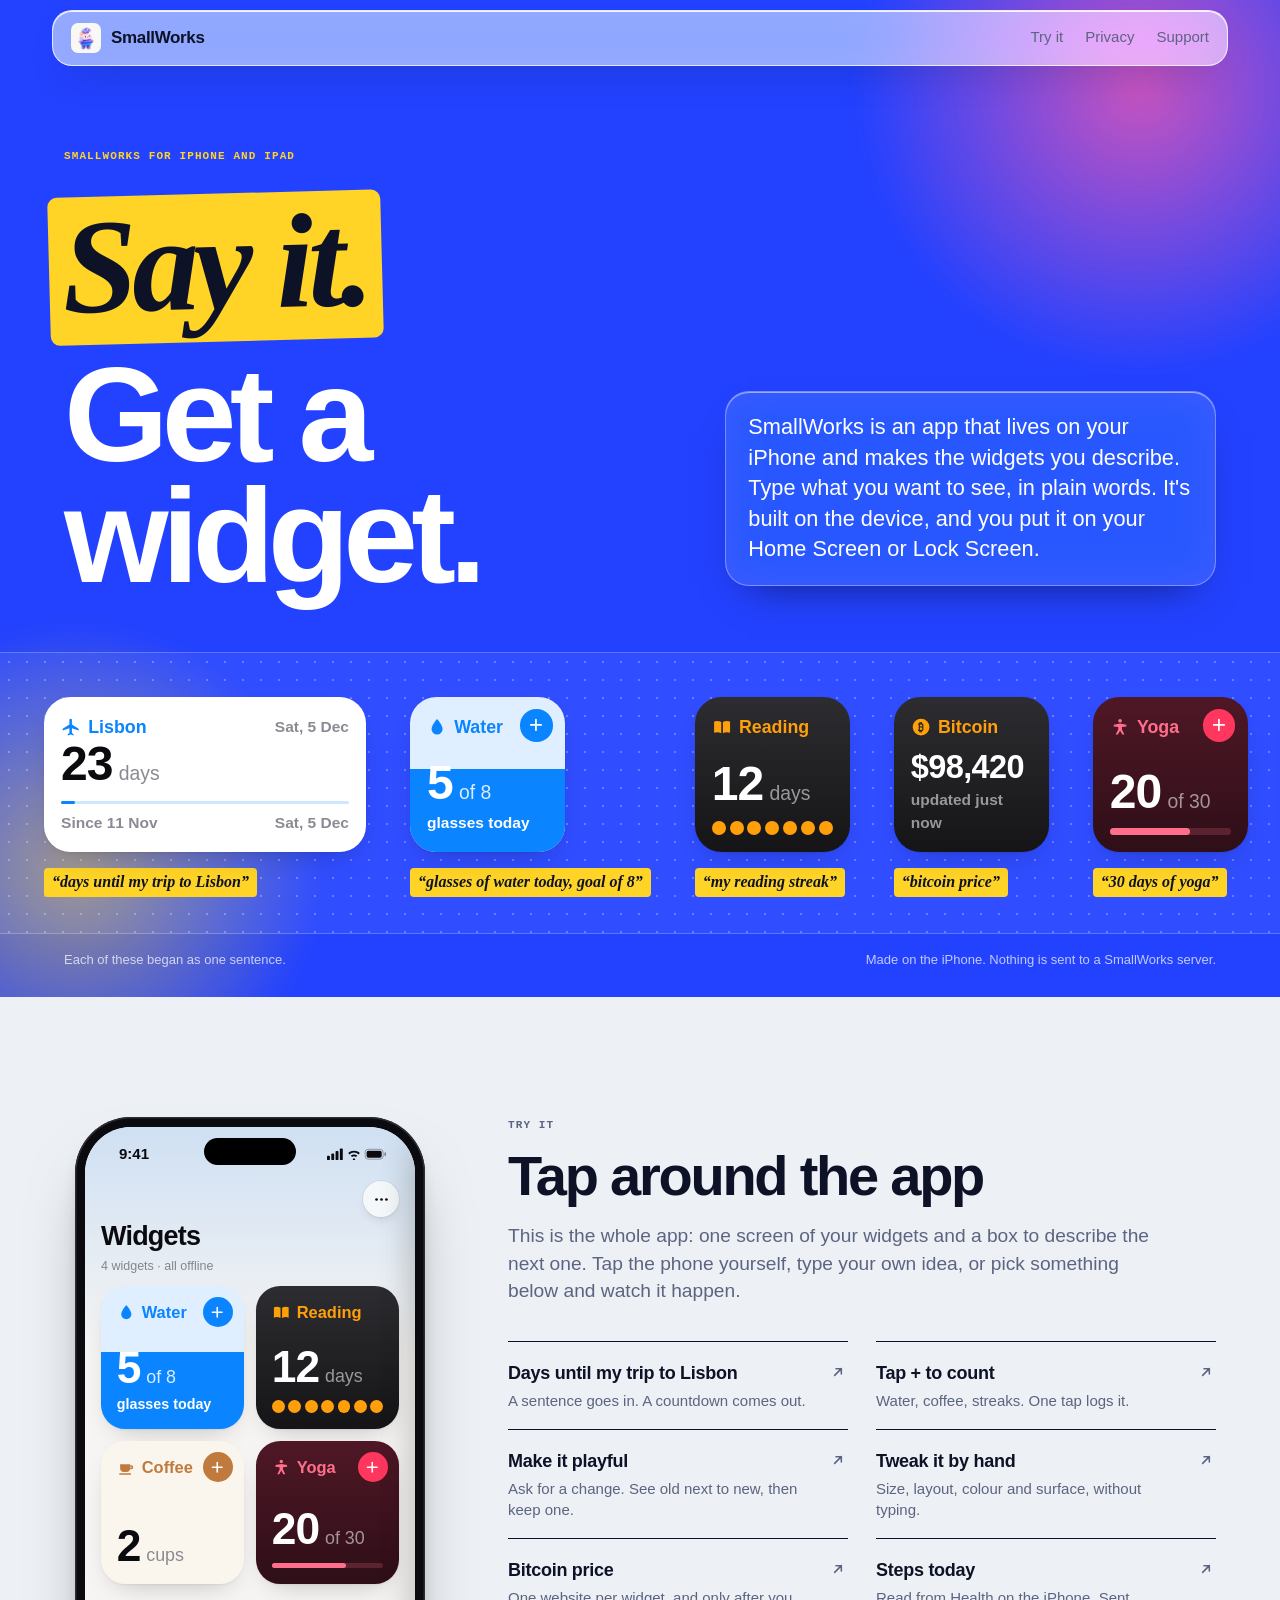
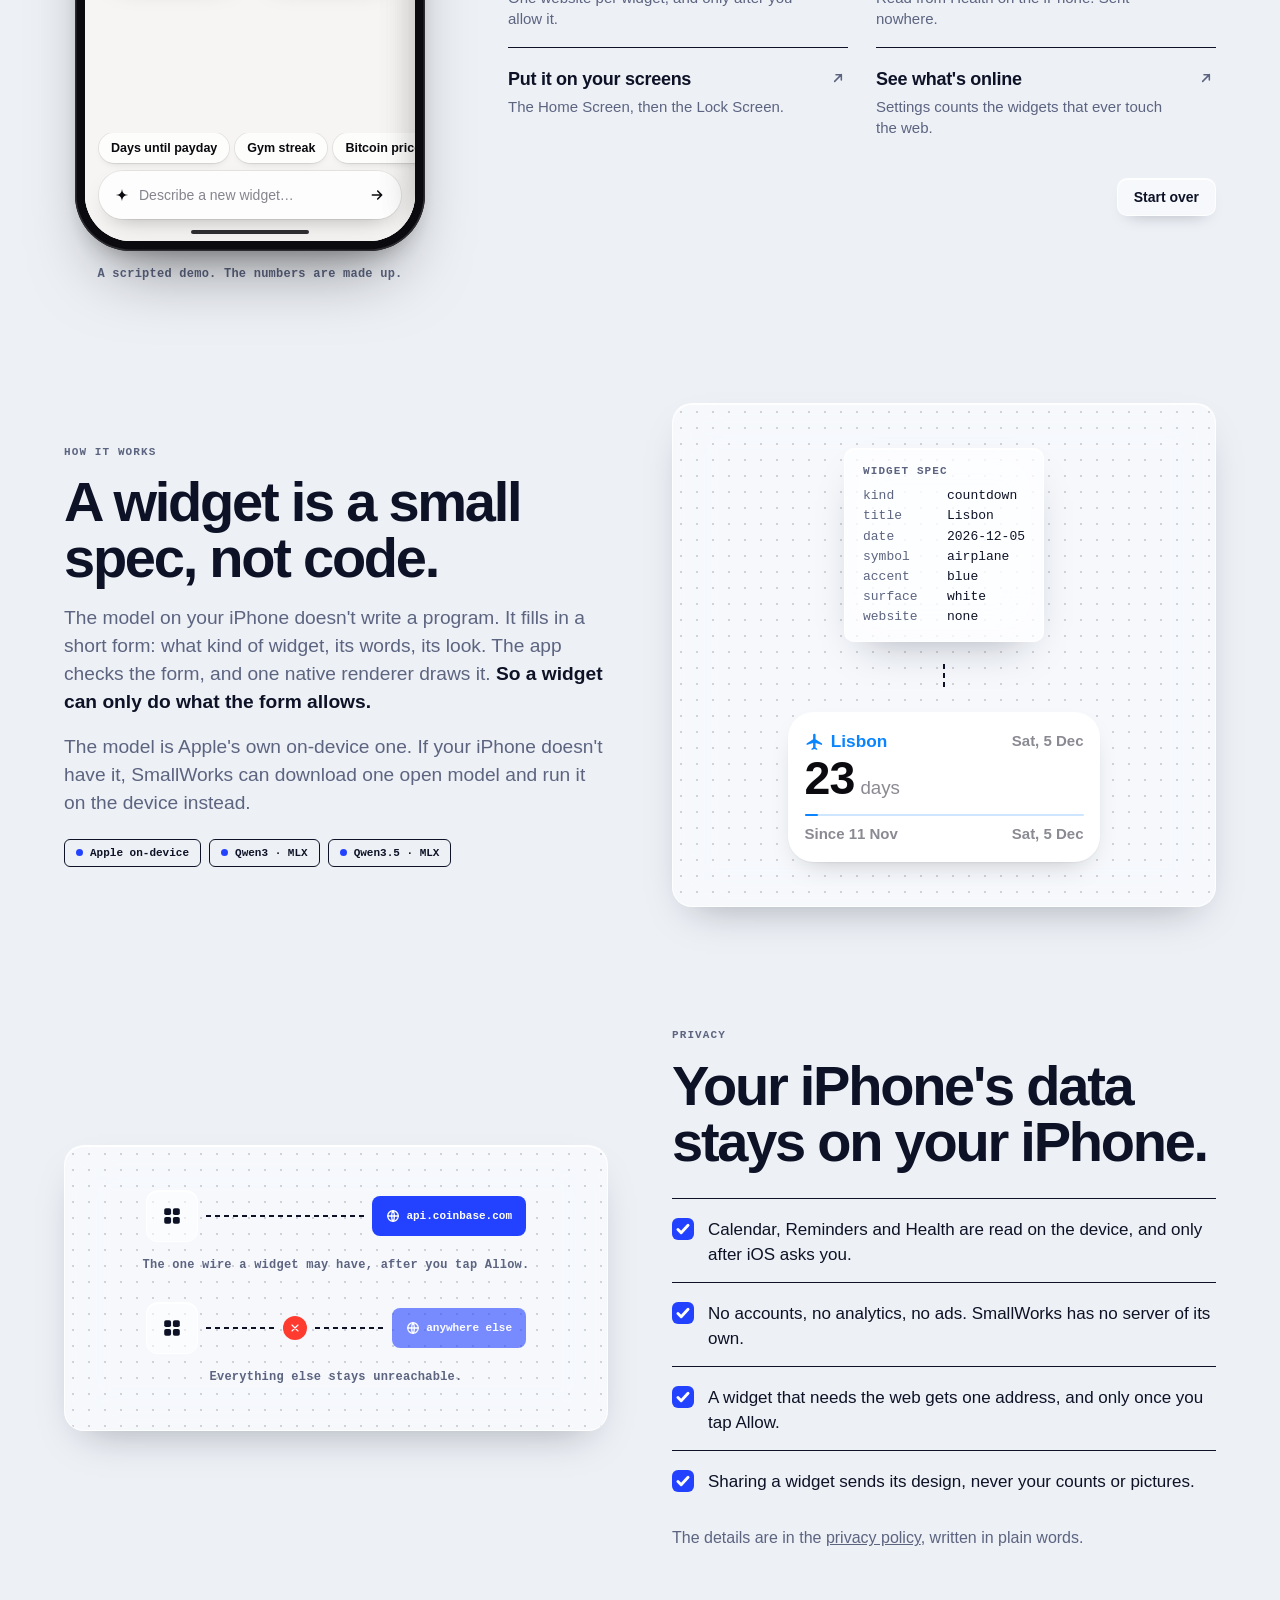
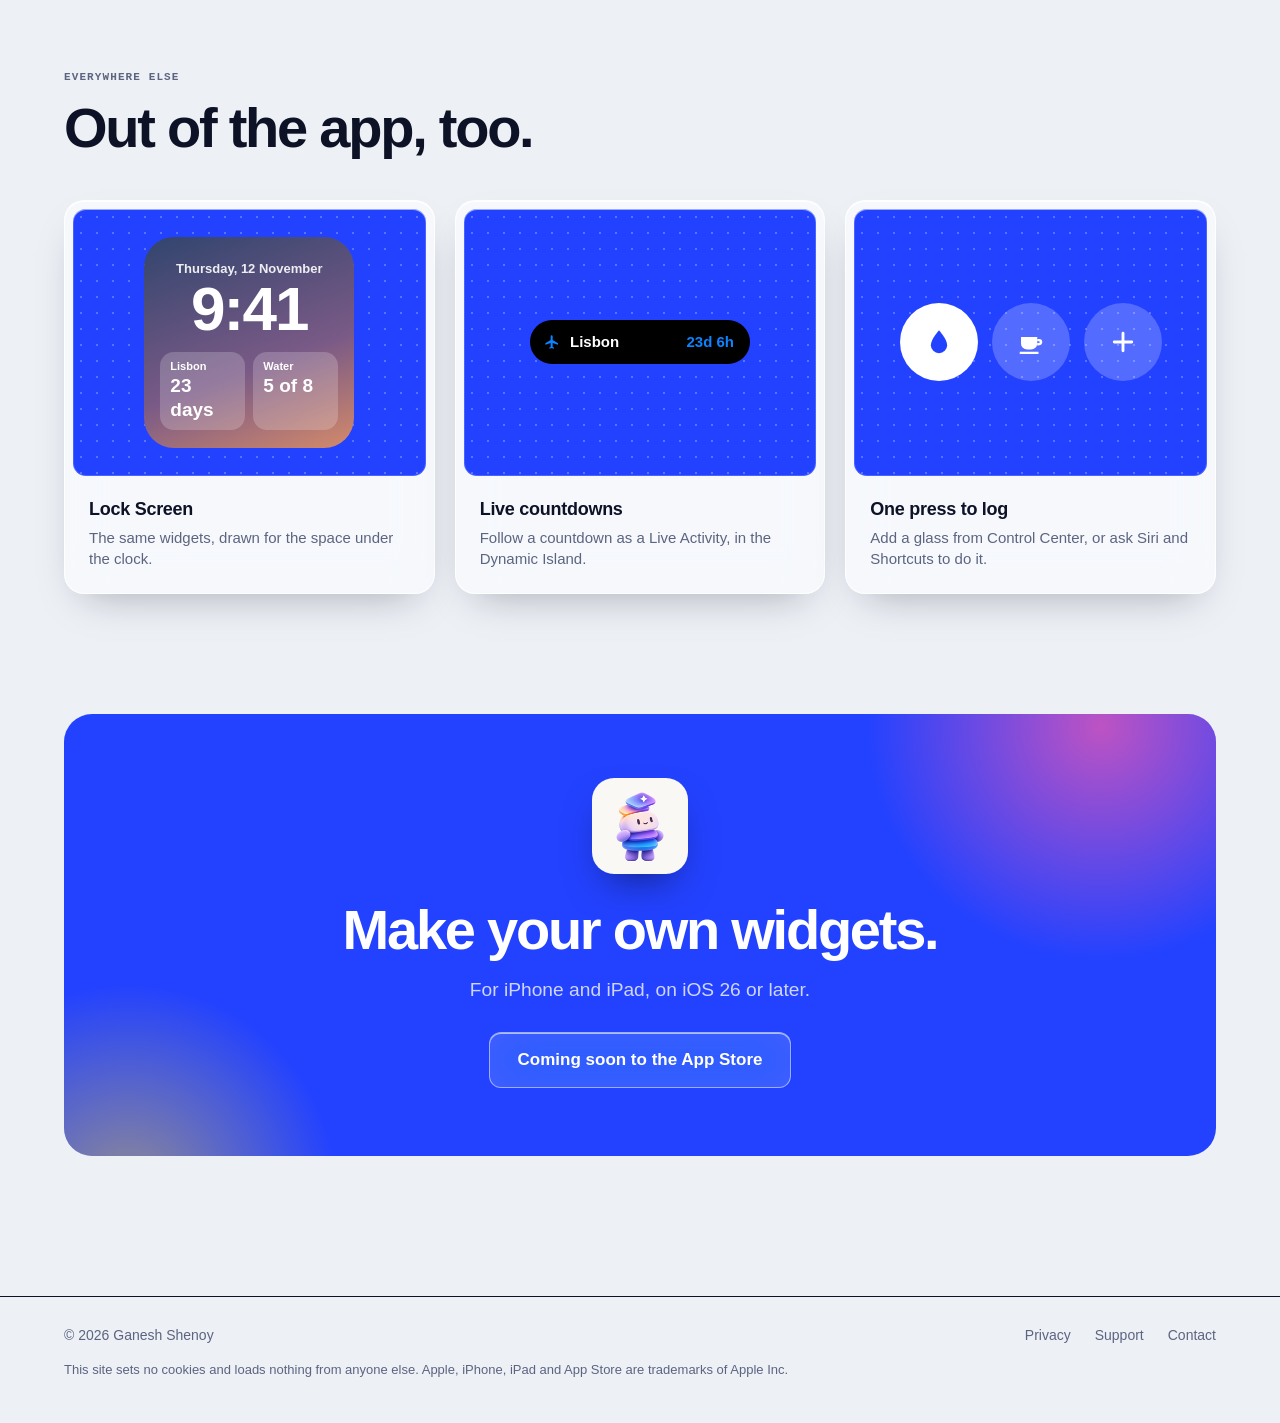
==== commit 2cfd147d: "Redesign site: cobalt hero, serif sentence captions, glass panels Co-Authored-By: Claude Sonnet 5.5 " ====
--- a/index.html
+++ b/index.html
@@ -9,8 +9,8 @@
 <meta property="og:description" content="Describe a widget in plain words. SmallWorks builds it on your iPhone.">
 <meta property="og:image" content="assets/og.jpg">
 <meta name="twitter:card" content="summary_large_image">
-<meta name="theme-color" content="#f6f5f3" media="(prefers-color-scheme: light)">
-<meta name="theme-color" content="#050506" media="(prefers-color-scheme: dark)">
+<meta name="theme-color" content="#edf0f5" media="(prefers-color-scheme: light)">
+<meta name="theme-color" content="#0a0d1a" media="(prefers-color-scheme: dark)">
 <link rel="icon" href="assets/icon-64.png">
 <link rel="apple-touch-icon" href="assets/icon-180.png">
 <link rel="stylesheet" href="styles.css">
@@ -29,20 +29,24 @@
 </header>
 
 <main>
+  <div class="hero-band">
   <div class="hero wrap">
     <div class="label">SmallWorks for iPhone and iPad</div>
     <div class="hero-grid">
-      <h1>Say it.<br>Get a widget.</h1>
+      <h1><em>Say it.</em><br>Get a widget.</h1>
       <p class="lede">SmallWorks is an app that lives on your iPhone and makes the widgets you describe. Type what you want to see, in plain words. It's built on the device, and you put it on your Home Screen or Lock Screen.</p>
     </div>
-    <div class="belt" id="belt" aria-label="Example widgets, each shown with the sentence that made it">
+  </div>
+  <div class="belt" id="belt" aria-label="Example widgets, each shown with the sentence that made it">
       <div class="belt-track" id="belt-track"></div>
     </div>
+  <div class="wrap">
     <div class="belt-notes">
       <span>Each of these began as one sentence.</span>
       <span>Made on the iPhone. Nothing is sent to a SmallWorks server.</span>
     </div>
   </div>
+</div>
 
   <section class="wrap" id="try">
     <div class="try">
@@ -243,14 +247,14 @@
     </div>
   </section>
 
-  <section class="wrap cta">
+  <section class="wrap cta"><div class="cta-panel">
     <img src="assets/icon-180.png" alt="SmallWorks app icon" width="96" height="96">
     <h2>Make your own widgets.</h2>
     <p class="body">For iPhone and iPad, on iOS 26 or later.</p>
     <!-- When the app is live, replace this span with:
          <a class="btn" href="https://apps.apple.com/app/idYOUR_ID">Get SmallWorks on the App Store</a> -->
     <span class="btn soon">Coming soon to the App Store</span>
-  </section>
+  </div></section>
 </main>
 
 <footer>
--- a/styles.css
+++ b/styles.css
@@ -1,28 +1,32 @@
-/* SmallWorks site. Ink, paper and glass, like the app: colour comes from the widgets. */
+/* SmallWorks site. A parts bench: what you say is set in serif, the spec in mono, the widget in colour.
+   One cobalt field holds the widgets; everything else stays quiet around it. */
 :root {
   color-scheme: light dark;
-  --paper: #f6f5f3;
-  --ink: #0b0b0f;
+  --paper: #edf0f5;
+  --ink: #0d1226;
   --card: #ffffff;
-  --quiet: #6c6c75;
-  --line: rgba(11, 11, 15, 0.1);
-  --bench: #e9e8e6;
-  --dot: rgba(11, 11, 15, 0.16);
+  --quiet: #5c6480;
+  --line: rgba(13, 18, 38, 0.13);
+  --bench: #e0e5ee;
+  --dot: rgba(13, 18, 38, 0.17);
+  --cobalt: #2342ff;
+  --marker: #ffd426;
   --sans: -apple-system, BlinkMacSystemFont, "SF Pro Display", "Inter", "Segoe UI", Roboto, "Helvetica Neue", Arial, sans-serif;
   --round: ui-rounded, "SF Pro Rounded", -apple-system, BlinkMacSystemFont, "Inter", "Segoe UI", Roboto, sans-serif;
   --mono: ui-monospace, "SF Mono", SFMono-Regular, Menlo, Consolas, monospace;
-  --serif: ui-serif, "New York", Georgia, "Times New Roman", serif;
+  --serif: ui-serif, "New York", "Iowan Old Style", Georgia, "Times New Roman", serif;
   --ease-out: cubic-bezier(0.22, 1, 0.36, 1);
 }
 @media (prefers-color-scheme: dark) {
   :root {
-    --paper: #050506;
-    --ink: #f3f2ef;
-    --card: #19191c;
-    --quiet: #9a9aa3;
-    --line: rgba(255, 255, 255, 0.12);
-    --bench: #121214;
-    --dot: rgba(255, 255, 255, 0.16);
+    --paper: #0a0d1a;
+    --ink: #eef1fb;
+    --card: #151a30;
+    --quiet: #99a0bb;
+    --line: rgba(255, 255, 255, 0.13);
+    --bench: #11162b;
+    --dot: rgba(255, 255, 255, 0.15);
+    --cobalt: #3350ff;
   }
 }
 
@@ -39,7 +43,7 @@
 a { color: inherit; }
 button { font: inherit; color: inherit; background: none; border: 0; padding: 0; cursor: pointer; -webkit-tap-highlight-color: transparent; }
 svg { display: block; }
-:focus-visible { outline: 2px solid #0a84ff; outline-offset: 3px; border-radius: 6px; }
+:focus-visible { outline: 2px solid var(--marker); outline-offset: 3px; border-radius: 6px; box-shadow: 0 0 0 4px var(--ink); }
 
 .wrap { max-width: 1200px; margin: 0 auto; padding-inline: 24px; }
 .mono { font-family: var(--mono); font-size: 12px; font-weight: 600; letter-spacing: 0.02em; }
@@ -49,41 +53,49 @@
 /* Nav */
 .nav {
   position: sticky; top: 0; z-index: 50;
-  background: color-mix(in srgb, var(--paper) 82%, transparent);
+  background: color-mix(in srgb, var(--paper) 86%, transparent);
   backdrop-filter: saturate(1.4) blur(18px); -webkit-backdrop-filter: saturate(1.4) blur(18px);
   border-bottom: 1px solid var(--line);
 }
 .nav .wrap { display: flex; align-items: center; height: 60px; gap: 24px; }
-.brand { display: flex; align-items: center; gap: 10px; font-weight: 700; letter-spacing: -0.01em; text-decoration: none; }
+.brand { display: flex; align-items: center; gap: 10px; font-weight: 800; letter-spacing: -0.02em; text-decoration: none; }
 .brand img { width: 30px; height: 30px; border-radius: 7px; }
 .nav nav { margin-left: auto; display: flex; gap: 22px; font-size: 15px; }
-.nav nav a { white-space: nowrap; text-decoration: none; color: var(--quiet); padding: 8px 0; }
-.nav nav a:hover, .nav nav a[aria-current] { color: var(--ink); }
-
-/* Hero */
-.hero { padding-top: 72px; }
-.hero-grid { display: grid; grid-template-columns: 1.25fr 1fr; gap: 48px; align-items: end; margin-top: 18px; }
+.nav nav a { white-space: nowrap; text-decoration: none; color: var(--quiet); padding: 8px 0; border-bottom: 2px solid transparent; }
+.nav nav a:hover, .nav nav a[aria-current] { color: var(--ink); border-bottom-color: var(--marker); }
+
+/* Hero: one cobalt field, the widgets laid out on a pegboard */
+.hero-band {
+  background: var(--cobalt); color: #fff; margin-top: 0; padding: 72px 0 28px;
+  --quiet: rgba(255, 255, 255, 0.72);
+}
+.hero-band .label { color: var(--marker); }
+.hero-grid { display: grid; grid-template-columns: 1.25fr 1fr; gap: 48px; align-items: end; margin-top: 28px; }
 h1 {
   margin: 0; font-size: clamp(58px, 10.5vw, 136px); font-weight: 800;
   letter-spacing: -0.05em; line-height: 0.9; text-wrap: balance;
 }
+h1 em { font-family: var(--serif); font-style: italic; font-weight: 700; letter-spacing: -0.04em; background: var(--marker); color: #0d1226; display: inline-block; line-height: 1; padding: 0.02em 0.1em 0.08em; margin: 0.04em 0 0.06em -0.1em; border-radius: 0.07em; transform: rotate(-1.5deg); transform-origin: 0 100%; }
 .lede { margin: 0 0 10px; font-size: clamp(18px, 1.7vw, 22px); line-height: 1.4; max-width: 30em; text-wrap: pretty; }
 
 .belt {
-  margin-top: 56px; border-radius: 36px; overflow: hidden; position: relative;
-  background-color: var(--bench);
-  background-image: radial-gradient(var(--dot) 1.1px, transparent 1.4px);
-  background-size: 16px 16px;
-  padding: 44px 0 34px;
+  margin-top: 56px; overflow: hidden; position: relative;
+  background-image: radial-gradient(rgba(255, 255, 255, 0.28) 1.1px, transparent 1.5px);
+  background-size: 18px 18px;
+  border-block: 1px solid rgba(255, 255, 255, 0.22);
+  padding: 44px 0 36px;
 }
 .belt-track { display: flex; gap: 44px; width: max-content; animation: belt 70s linear infinite; padding-left: 44px; }
 .belt:hover .belt-track { animation-play-state: paused; }
 @keyframes belt { to { transform: translateX(-50%); } }
 .belt-item { display: flex; flex-direction: column; gap: 16px; align-items: flex-start; }
-.belt-item .mono { color: var(--quiet); white-space: nowrap; }
-.belt-item .mono::before { content: "“"; }
-.belt-item .mono::after { content: "”"; }
-.belt-notes { display: flex; justify-content: space-between; gap: 16px; margin-top: 12px; color: var(--quiet); font-size: 13px; }
+.belt-item .mono {
+  white-space: nowrap; font-family: var(--serif); font-style: italic; font-weight: 600; font-size: 16px; letter-spacing: 0;
+  background: var(--marker); color: #0d1226; padding: 2px 8px 3px; border-radius: 4px;
+}
+.belt-item .mono::before { content: "\201C"; }
+.belt-item .mono::after { content: "\201D"; }
+.belt-notes { display: flex; justify-content: space-between; gap: 16px; margin-top: 16px; color: var(--quiet); font-size: 13px; }
 
 /* Sections */
 section { padding-top: 120px; }
@@ -98,62 +110,65 @@
 .scenes { list-style: none; margin: 36px 0 0; padding: 0; display: grid; grid-template-columns: 1fr 1fr; column-gap: 28px; }
 .scenes button {
   width: 100%; text-align: left; padding: 18px 30px 18px 0; position: relative;
-  border-top: 1px solid var(--line); display: block;
+  border-top: 1.5px solid var(--ink); display: block;
 }
 .scenes b { display: block; font-size: 18px; font-weight: 700; letter-spacing: -0.015em; }
 .scenes span { display: block; color: var(--quiet); font-size: 15px; line-height: 1.4; margin-top: 3px; }
 .scenes svg { position: absolute; right: 2px; top: 22px; width: 16px; height: 16px; color: var(--quiet); transition: transform 0.2s var(--ease-out), color 0.2s; }
 .scenes button:hover svg, .scenes button.playing svg { transform: translate(2px, -2px); color: var(--ink); }
+.scenes button:hover b { text-decoration: underline; text-decoration-color: var(--cobalt); text-decoration-thickness: 2px; text-underline-offset: 4px; }
 .scenes button.playing b::after {
-  content: ""; display: inline-block; width: 7px; height: 7px; border-radius: 50%; background: #30d158;
+  content: ""; display: inline-block; width: 8px; height: 8px; border-radius: 50%; background: var(--cobalt);
   margin-left: 8px; vertical-align: middle; animation: blink 1s ease-in-out infinite;
 }
 @keyframes blink { 50% { opacity: 0.25; } }
 .pill {
-  display: inline-flex; align-items: center; height: 38px; padding: 0 16px; border-radius: 99px;
-  border: 1px solid var(--line); font-size: 14px; font-weight: 600; background: var(--card);
-}
+  display: inline-flex; align-items: center; height: 38px; padding: 0 16px; border-radius: 10px;
+  border: 1.5px solid var(--ink); font-size: 14px; font-weight: 700; background: var(--card);
+  transition: background 0.15s, color 0.15s;
+}
+.pill:hover { background: var(--ink); color: var(--paper); }
 .try-foot { display: flex; justify-content: flex-end; margin-top: 22px; }
 
 /* Spec */
 .split { display: grid; grid-template-columns: 1fr 1fr; gap: 64px; align-items: center; }
 .bench {
-  border-radius: 36px; padding: 44px 28px;
+  border-radius: 20px; padding: 44px 28px;
   background-color: var(--bench);
   background-image: radial-gradient(var(--dot) 1.1px, transparent 1.4px);
   background-size: 16px 16px;
+  border: 1.5px solid var(--ink);
   display: flex; flex-direction: column; align-items: center; gap: 22px;
 }
 .spec {
   font-family: var(--mono); font-size: 13px; font-weight: 500; line-height: 1.55;
-  border: 1.5px dashed color-mix(in srgb, var(--quiet) 60%, transparent); border-radius: 22px;
-  padding: 14px 18px; background: var(--paper);
+  border: 1.5px solid var(--ink); border-radius: 10px;
+  padding: 14px 18px; background: var(--card); box-shadow: 4px 4px 0 var(--cobalt);
 }
 .spec .label { display: block; margin-bottom: 6px; }
 .spec div { display: flex; }
 .spec dt, .spec .k { width: 84px; color: var(--quiet); flex: none; }
-.arrow-down { width: 2px; height: 26px; background: repeating-linear-gradient(var(--quiet) 0 5px, transparent 5px 9px); }
+.arrow-down { width: 2px; height: 26px; background: repeating-linear-gradient(var(--ink) 0 5px, transparent 5px 9px); }
 .chip-brain {
-  display: inline-flex; align-items: center; gap: 7px; height: 28px; padding: 0 11px; border-radius: 99px;
-  background: color-mix(in srgb, var(--ink) 7%, transparent); font-family: var(--mono); font-size: 11px; font-weight: 700;
-}
-.chip-brain::before { content: ""; width: 7px; height: 7px; border-radius: 50%; background: #30d158; }
+  display: inline-flex; align-items: center; gap: 7px; height: 28px; padding: 0 11px; border-radius: 6px;
+  border: 1.5px solid var(--ink); font-family: var(--mono); font-size: 11px; font-weight: 700;
+}
+.chip-brain::before { content: ""; width: 7px; height: 7px; border-radius: 50%; background: var(--cobalt); }
 .brains { display: flex; flex-wrap: wrap; gap: 8px; margin-top: 22px; }
 
 /* Promises */
 .promises { list-style: none; padding: 0; margin: 28px 0 0; }
-.promises li { display: flex; gap: 14px; align-items: baseline; padding: 14px 0; border-top: 1px solid var(--line); font-size: 17px; }
+.promises li { display: flex; gap: 14px; align-items: baseline; padding: 14px 0; border-top: 1.5px solid var(--ink); font-size: 17px; }
 .promises li::before {
-  content: ""; flex: none; width: 22px; height: 22px; border-radius: 50%; background-color: #0b0b0f; transform: translateY(5px);
-  box-shadow: 0 0 0 1px var(--line);
+  content: ""; flex: none; width: 22px; height: 22px; border-radius: 6px; background-color: var(--cobalt); transform: translateY(5px);
   background-image: url("data:image/svg+xml,%3Csvg xmlns='http://www.w3.org/2000/svg' viewBox='0 0 24 24' fill='none' stroke='%23fff' stroke-width='3.2' stroke-linecap='round' stroke-linejoin='round'%3E%3Cpath d='M6.5 12.5l3.5 3.5 7.5-8'/%3E%3C/svg%3E");
   background-size: 100%;
 }
 .wire { display: flex; align-items: center; gap: 8px; width: 100%; max-width: 380px; }
-.wire-box { width: 52px; height: 52px; border-radius: 16px; background: color-mix(in srgb, var(--ink) 9%, transparent); display: grid; place-items: center; color: var(--quiet); flex: none; }
+.wire-box { width: 52px; height: 52px; border-radius: 12px; background: var(--card); border: 1.5px solid var(--ink); display: grid; place-items: center; color: var(--ink); flex: none; }
 .wire-box svg { width: 22px; height: 22px; }
-.wire-line { flex: 1; height: 2px; background: repeating-linear-gradient(90deg, var(--quiet) 0 5px, transparent 5px 9px); min-width: 16px; }
-.wire-host { display: inline-flex; align-items: center; gap: 6px; height: 40px; padding: 0 14px; border-radius: 99px; background: #0b0b0f; color: #fff; font-family: var(--mono); font-size: 11px; font-weight: 700; flex: none; }
+.wire-line { flex: 1; height: 2px; background: repeating-linear-gradient(90deg, var(--ink) 0 5px, transparent 5px 9px); min-width: 16px; }
+.wire-host { display: inline-flex; align-items: center; gap: 6px; height: 40px; padding: 0 14px; border-radius: 8px; background: var(--cobalt); color: #fff; font-family: var(--mono); font-size: 11px; font-weight: 700; flex: none; }
 .wire-host svg { width: 14px; height: 14px; }
 .wire-x { width: 24px; height: 24px; border-radius: 50%; background: #ff3b30; color: #fff; display: grid; place-items: center; flex: none; }
 .wire-x svg { width: 12px; height: 12px; }
@@ -161,9 +176,10 @@
 
 /* Everywhere cards */
 .cards { display: grid; grid-template-columns: repeat(3, 1fr); gap: 20px; margin-top: 44px; }
-.card { border-radius: 32px; background: var(--bench); padding: 28px 24px 24px; display: flex; flex-direction: column; min-height: 330px; }
-.card-art { flex: 1; display: grid; place-items: center; padding-bottom: 22px; }
-.card h3 { margin: 0; font-size: 18px; font-weight: 700; letter-spacing: -0.015em; }
+.card { border-radius: 20px; background: var(--card); border: 1.5px solid var(--ink); padding: 8px 8px 24px; display: flex; flex-direction: column; min-height: 330px; }
+.card-art { flex: 1; display: grid; place-items: center; padding: 28px 0; margin-bottom: 20px; border-radius: 13px; background: var(--cobalt); background-image: radial-gradient(rgba(255, 255, 255, 0.26) 1.1px, transparent 1.5px); background-size: 16px 16px; }
+.card h3, .card p { padding-inline: 16px; }
+.card h3 { margin: 0; font-size: 18px; font-weight: 800; letter-spacing: -0.015em; }
 .card p { margin: 4px 0 0; color: var(--quiet); font-size: 15px; line-height: 1.4; }
 .lock-mini { width: 210px; border-radius: 30px; padding: 22px 16px 18px; color: #fff; text-align: center; background: linear-gradient(160deg, #31456e, #7a5a86 60%, #d48a6a); font-family: var(--round); }
 .lock-mini .d { font-size: 13px; font-weight: 600; opacity: 0.9; }
@@ -175,17 +191,19 @@
 .island svg { width: 16px; height: 16px; color: #0a84ff; }
 .island span:last-child { margin-left: auto; color: #0a84ff; font-variant-numeric: tabular-nums; }
 .controls { display: flex; gap: 14px; }
-.control { width: 78px; height: 78px; border-radius: 50%; background: color-mix(in srgb, var(--ink) 10%, transparent); display: grid; place-items: center; }
+.control { width: 78px; height: 78px; border-radius: 50%; background: rgba(255, 255, 255, 0.22); color: #fff; display: grid; place-items: center; }
 .control svg { width: 30px; height: 30px; }
-.control.on { background: #0a84ff; color: #fff; }
+.control.on { background: #fff; color: var(--cobalt); }
 
 /* CTA + footer */
 .cta { text-align: center; padding-bottom: 20px; }
-.cta img { width: 96px; height: 96px; border-radius: 22px; box-shadow: 0 18px 40px -16px rgba(0, 0, 0, 0.5); margin: 0 auto 28px; display: block; }
+.cta-panel { background: var(--cobalt); color: #fff; border-radius: 28px; padding: 64px 24px 68px; --quiet: rgba(255, 255, 255, 0.78); }
+.cta img { width: 96px; height: 96px; border-radius: 22px; box-shadow: 0 18px 40px -16px rgba(0, 0, 0, 0.55); margin: 0 auto 28px; display: block; }
 .cta .body { margin-left: auto; margin-right: auto; }
-.btn { display: inline-flex; align-items: center; justify-content: center; height: 56px; padding: 0 28px; border-radius: 99px; background: var(--ink); color: var(--paper); font-weight: 700; text-decoration: none; margin-top: 28px; }
-.btn.soon { background: transparent; color: var(--ink); border: 1.5px dashed color-mix(in srgb, var(--quiet) 70%, transparent); }
-footer { margin-top: 120px; border-top: 1px solid var(--line); padding: 28px 0 44px; font-size: 14px; color: var(--quiet); }
+.cta .body b { color: #fff; }
+.btn { display: inline-flex; align-items: center; justify-content: center; height: 56px; padding: 0 28px; border-radius: 12px; background: var(--marker); color: #0d1226; font-weight: 800; text-decoration: none; margin-top: 28px; }
+.btn.soon { background: transparent; color: #fff; border: 1.5px dashed rgba(255, 255, 255, 0.75); }
+footer { margin-top: 120px; border-top: 1.5px solid var(--ink); padding: 28px 0 44px; font-size: 14px; color: var(--quiet); }
 footer .wrap { display: flex; flex-wrap: wrap; gap: 10px 24px; }
 footer a { text-decoration: none; }
 footer a:hover { color: var(--ink); }
@@ -199,13 +217,77 @@
 .doc p, .doc li { line-height: 1.6; }
 .doc li { margin: 6px 0; }
 .doc ul { padding-left: 22px; }
-.doc a { text-underline-offset: 3px; }
+.doc a { text-underline-offset: 3px; text-decoration-color: var(--cobalt); text-decoration-thickness: 2px; }
 .doc .updated { display: block; margin-top: 18px; }
-.doc .short { border: 1.5px dashed color-mix(in srgb, var(--quiet) 60%, transparent); border-radius: 22px; padding: 6px 20px 10px; margin-top: 36px; }
+.doc .short { border: 1.5px solid var(--ink); border-radius: 14px; padding: 6px 20px 10px; margin-top: 36px; background: var(--card); box-shadow: 5px 5px 0 var(--cobalt); }
 .doc .short h2 { margin-top: 14px; }
-.faq { border-top: 1px solid var(--line); padding: 18px 0; }
+.faq { border-top: 1.5px solid var(--ink); padding: 18px 0; }
 .faq b { display: block; font-size: 18px; letter-spacing: -0.015em; margin-bottom: 4px; }
 .faq p { margin: 0; color: var(--quiet); }
+
+/* ---------- Glass: translucent panels with blur, a bright top edge and soft depth ---------- */
+:root {
+  --glass-bg: rgba(255, 255, 255, 0.55);
+  --glass-edge: rgba(255, 255, 255, 0.75);
+  --glass-hi: rgba(255, 255, 255, 0.9);
+  --glass-shadow: 0 18px 40px -20px rgba(13, 18, 38, 0.35);
+  --blur: blur(22px) saturate(1.8);
+}
+@media (prefers-color-scheme: dark) {
+  :root { --glass-bg: rgba(255, 255, 255, 0.07); --glass-edge: rgba(255, 255, 255, 0.18); --glass-hi: rgba(255, 255, 255, 0.28); --glass-shadow: 0 18px 40px -20px rgba(0, 0, 0, 0.7); }
+}
+.glassy, .nav .wrap, .lede, .bench, .card, .spec, .doc .short, .pill, .cta .btn.soon {
+  -webkit-backdrop-filter: var(--blur); backdrop-filter: var(--blur);
+}
+/* light blooms behind the page so the glass has something to refract */
+body { position: relative; }
+body::before {
+  content: ""; position: fixed; inset: 0; z-index: -1; pointer-events: none;
+  background:
+    radial-gradient(40vmax 40vmax at 100% 30%, color-mix(in srgb, var(--cobalt) 26%, transparent), transparent 70%),
+    radial-gradient(34vmax 34vmax at 0% 75%, color-mix(in srgb, var(--marker) 30%, transparent), transparent 70%),
+    radial-gradient(30vmax 30vmax at 70% 100%, rgba(255, 90, 160, 0.16), transparent 70%);
+}
+/* nav floats as a glass pill over the hero */
+.nav { background: none; border: 0; -webkit-backdrop-filter: none; backdrop-filter: none; padding: 10px 12px; margin-bottom: -76px; }
+.nav .wrap {
+  height: 56px; border-radius: 20px; max-width: 1176px; padding-inline: 18px;
+  background: var(--glass-bg); border: 1px solid var(--glass-edge);
+  box-shadow: inset 0 1px 0 var(--glass-hi), var(--glass-shadow);
+}
+.hero-band { padding-top: 148px; position: relative; overflow: hidden; isolation: isolate; }
+.hero-band::before, .hero-band::after { content: ""; position: absolute; z-index: -1; border-radius: 50%; pointer-events: none; filter: blur(10px); }
+.hero-band::before { width: 46vmax; height: 46vmax; right: -12vmax; top: -16vmax; background: radial-gradient(circle, rgba(255, 90, 170, 0.75), transparent 68%); }
+.hero-band::after { width: 40vmax; height: 40vmax; left: -14vmax; bottom: -10vmax; background: radial-gradient(circle, rgba(255, 212, 38, 0.55), transparent 68%); }
+.lede {
+  padding: 20px 22px; border-radius: 24px; margin: 0 0 10px;
+  background: rgba(255, 255, 255, 0.14); border: 1px solid rgba(255, 255, 255, 0.32);
+  box-shadow: inset 0 1px 0 rgba(255, 255, 255, 0.5), 0 20px 40px -24px rgba(0, 0, 8, 0.6);
+}
+.belt { background-color: rgba(255, 255, 255, 0.06); }
+/* panels */
+.bench, .card, .doc .short {
+  background-color: var(--glass-bg); border: 1px solid var(--glass-edge);
+  box-shadow: inset 0 1px 0 var(--glass-hi), var(--glass-shadow);
+}
+.bench { background-image: radial-gradient(var(--dot) 1.1px, transparent 1.4px); }
+.spec {
+  background: var(--glass-bg); border: 1px solid var(--glass-edge);
+  box-shadow: inset 0 1px 0 var(--glass-hi), var(--glass-shadow);
+}
+.card-art { box-shadow: inset 0 1px 0 rgba(255, 255, 255, 0.45), inset 0 0 0 1px rgba(255, 255, 255, 0.18); }
+.wire-box { background: var(--glass-bg); border: 1px solid var(--glass-edge); box-shadow: inset 0 1px 0 var(--glass-hi); }
+.pill { background: var(--glass-bg); border: 1px solid var(--glass-edge); box-shadow: inset 0 1px 0 var(--glass-hi), 0 8px 18px -12px rgba(13, 18, 38, 0.4); }
+.pill:hover { background: var(--ink); border-color: var(--ink); }
+/* closing block gets blooms and a glass button */
+.cta-panel { position: relative; overflow: hidden; isolation: isolate; }
+.cta-panel::before { content: ""; position: absolute; z-index: -1; width: 38vmax; height: 38vmax; right: -10vmax; top: -18vmax; border-radius: 50%; background: radial-gradient(circle, rgba(255, 90, 170, 0.7), transparent 68%); }
+.cta-panel::after { content: ""; position: absolute; z-index: -1; width: 34vmax; height: 34vmax; left: -12vmax; bottom: -20vmax; border-radius: 50%; background: radial-gradient(circle, rgba(255, 212, 38, 0.5), transparent 68%); }
+.cta .btn.soon { background: rgba(255, 255, 255, 0.16); border: 1px solid rgba(255, 255, 255, 0.5); box-shadow: inset 0 1px 0 rgba(255, 255, 255, 0.6); }
+@media (max-width: 620px) { .hero-band { padding-top: 120px; } .nav .wrap { padding-inline: 14px; } }
+@supports not ((backdrop-filter: blur(1px)) or (-webkit-backdrop-filter: blur(1px))) {
+  :root { --glass-bg: color-mix(in srgb, var(--card) 88%, transparent); }
+}
 
 /* ---------- Widgets (sizes in --u so one widget draws at any scale) ---------- */
 .w {
@@ -440,8 +522,8 @@
 }
 @media (max-width: 620px) {
   .scenes { grid-template-columns: 1fr; }
-  .hero { padding-top: 44px; }
-  .belt { border-radius: 28px; margin-top: 36px; }
+  .hero-band { padding-top: 120px; }
+  .belt { margin-top: 36px; }
   .belt-notes span:last-child { display: none; }
   .nav nav { gap: 16px; }
 }
